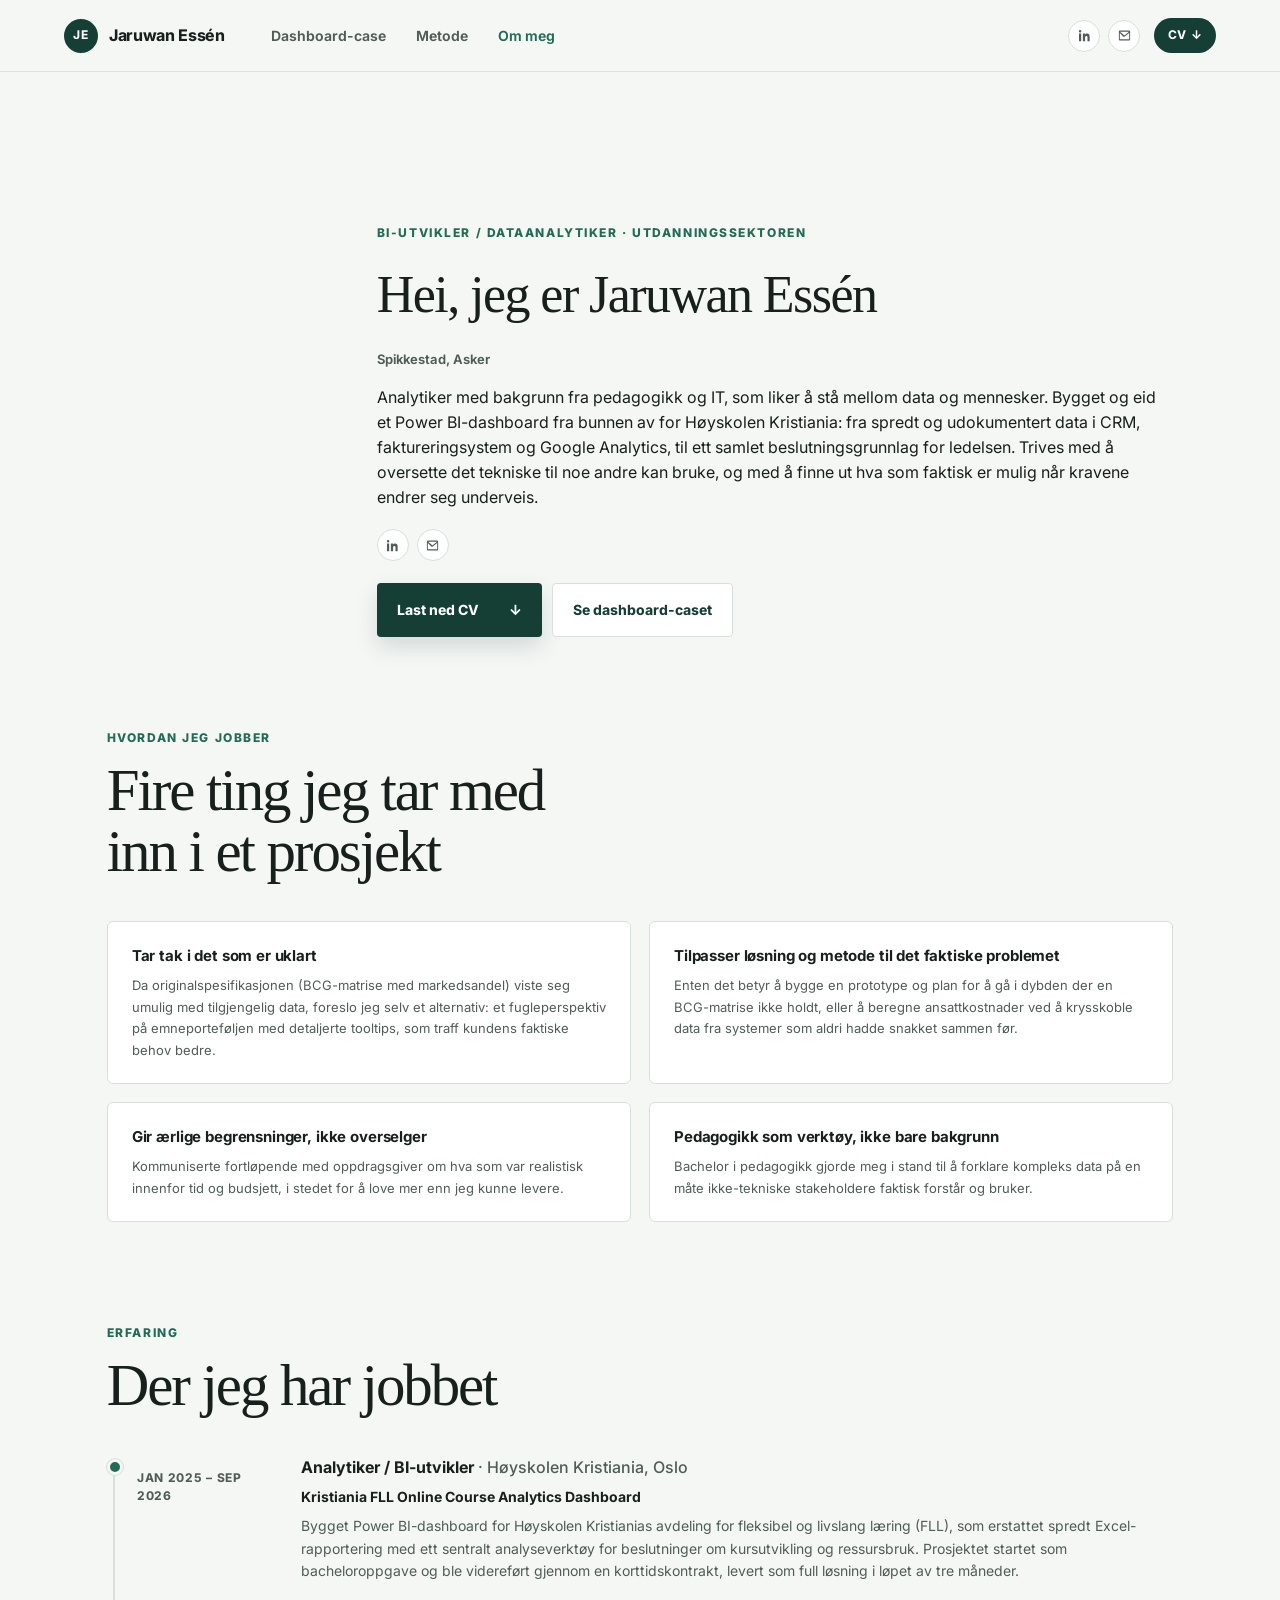
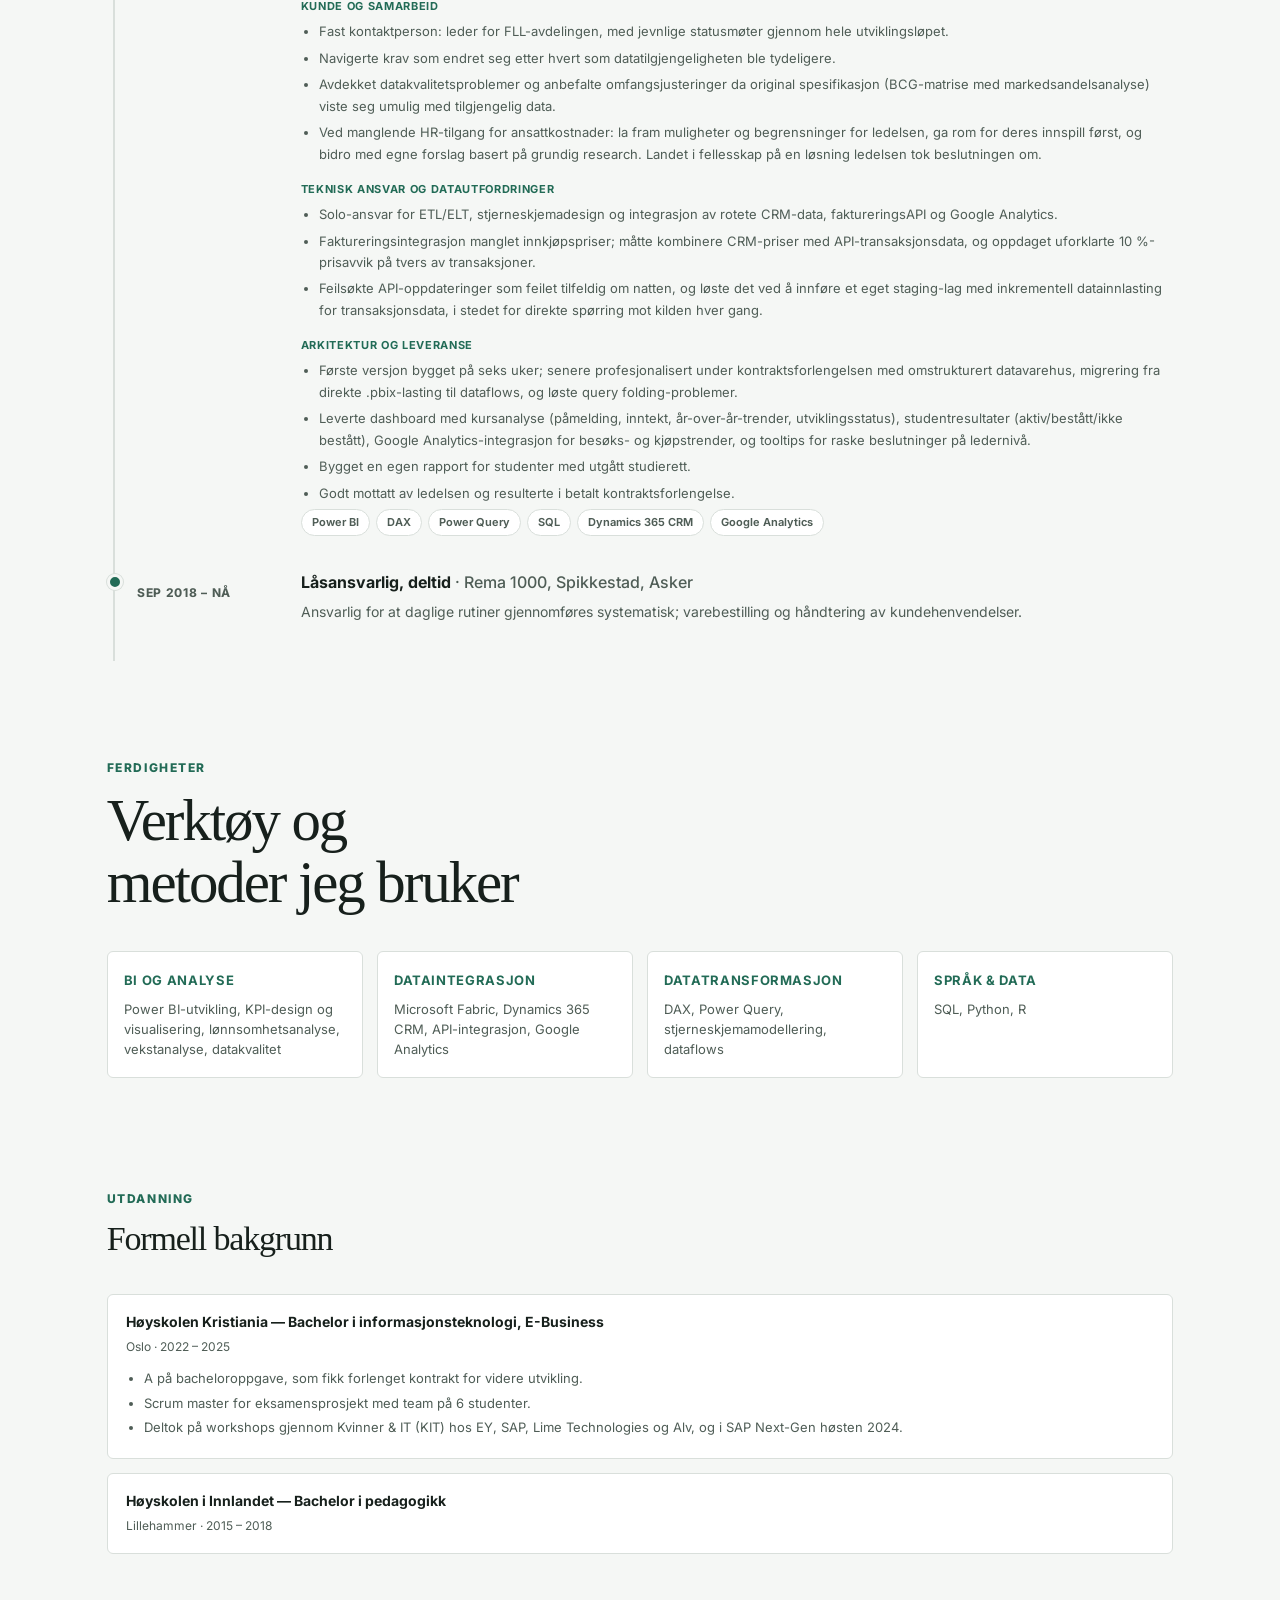
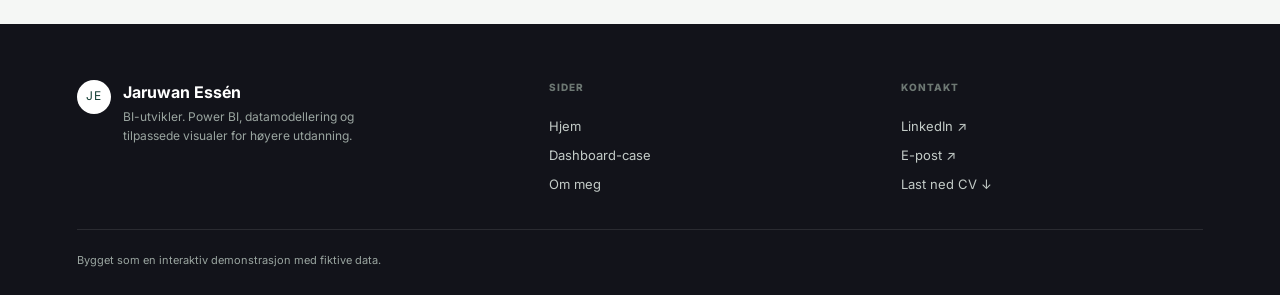
==== about.html @ aaa86d59 "Added about me and downloadable resume" ====
<!doctype html>
<html lang="nb">
  <head>
    <meta charset="utf-8" />
    <meta
      name="viewport"
      content="width=device-width, initial-scale=1, viewport-fit=cover"
    />
    <title>Om meg – Jaruwan Essén</title>
    <meta
      name="description"
      content="Om Jaruwan Essén – bakgrunn, erfaring og interesser."
    />
    <link rel="preconnect" href="https://fonts.googleapis.com" />
    <link rel="preconnect" href="https://fonts.gstatic.com" crossorigin />
    <link
      rel="stylesheet"
      href="https://fonts.googleapis.com/css2?family=Inter:wght@400;500;600;650;700;750;800&display=swap"
    />
    <link rel="stylesheet" href="styles.css" />
  </head>
  <body>
    <header class="site-header">
      <a class="brand" href="index.html" aria-label="Til forsiden">
        <span class="brand-mark">JE</span>
        <span>Jaruwan Essén</span>
      </a>
      <nav aria-label="Hovedmeny">
        <a href="index.html#case">Dashboard-case</a>
        <a href="index.html#method">Metode</a>
        <a href="about.html" aria-current="page">Om meg</a>
      </nav>
      <div class="header-actions">
        <a
          class="icon-link"
          href="https://www.linkedin.com/in/jaruwan-essen/"
          target="_blank"
          rel="noopener"
          aria-label="LinkedIn"
        >
          <svg viewBox="0 0 24 24" aria-hidden="true">
            <path
              d="M6.94 5a2 2 0 1 1-4 0 2 2 0 0 1 4 0ZM3.2 8.75h3.47V21H3.2V8.75Zm6.2 0h3.33v1.68h.05c.46-.87 1.6-1.79 3.3-1.79 3.53 0 4.18 2.32 4.18 5.34V21h-3.47v-5.4c0-1.29-.02-2.94-1.79-2.94-1.8 0-2.07 1.4-2.07 2.85V21H9.4V8.75Z"
            />
          </svg>
        </a>
        <a
          class="icon-link"
          href="mailto:jaruwan.essen@gmail.com"
          aria-label="Send e-post"
        >
          <svg viewBox="0 0 24 24" aria-hidden="true">
            <path
              d="M3 5.5A1.5 1.5 0 0 1 4.5 4h15A1.5 1.5 0 0 1 21 5.5v13a1.5 1.5 0 0 1-1.5 1.5h-15A1.5 1.5 0 0 1 3 18.5v-13Zm1.85.5 6.83 5.47a.5.5 0 0 0 .64 0L19.15 6H4.85ZM4.5 8.02V18h15V8.02l-6.98 5.6a2 2 0 0 1-2.54 0L4.5 8.02Z"
            />
          </svg>
        </a>
        <a class="cv-pill" href="resume.pdf" target="_blank" rel="noopener"
          >CV <span aria-hidden="true">↓</span></a
        >
      </div>
    </header>

    <main>
      <section class="about-hero">
        <span class="about-photo-placeholder"> <!-- Bilde<br />kommer --></span>
        <div>
          <p class="kicker">
            BI-utvikler / dataanalytiker · Utdanningssektoren
          </p>
          <h1>Hei, jeg er Jaruwan Essén</h1>
          <p class="about-meta">Spikkestad, Asker</p>
          <p>
            Analytiker med bakgrunn fra pedagogikk og IT, som liker å stå mellom
            data og mennesker. Bygget og eid et Power BI-dashboard fra bunnen av
            for Høyskolen Kristiania: fra spredt og udokumentert data i CRM,
            faktureringsystem og Google Analytics, til ett samlet
            beslutningsgrunnlag for ledelsen. Trives med å oversette det
            tekniske til noe andre kan bruke, og med å finne ut hva som faktisk
            er mulig når kravene endrer seg underveis.
          </p>
          <div class="closer-social">
            <a
              class="icon-link"
              href="https://www.linkedin.com/in/jaruwan-essen/"
              target="_blank"
              rel="noopener"
              aria-label="LinkedIn"
            >
              <svg viewBox="0 0 24 24" aria-hidden="true">
                <path
                  d="M6.94 5a2 2 0 1 1-4 0 2 2 0 0 1 4 0ZM3.2 8.75h3.47V21H3.2V8.75Zm6.2 0h3.33v1.68h.05c.46-.87 1.6-1.79 3.3-1.79 3.53 0 4.18 2.32 4.18 5.34V21h-3.47v-5.4c0-1.29-.02-2.94-1.79-2.94-1.8 0-2.07 1.4-2.07 2.85V21H9.4V8.75Z"
                />
              </svg>
            </a>
            <a
              class="icon-link"
              href="mailto:jaruwan.essen@gmail.com"
              aria-label="Send e-post"
            >
              <svg viewBox="0 0 24 24" aria-hidden="true">
                <path
                  d="M3 5.5A1.5 1.5 0 0 1 4.5 4h15A1.5 1.5 0 0 1 21 5.5v13a1.5 1.5 0 0 1-1.5 1.5h-15A1.5 1.5 0 0 1 3 18.5v-13Zm1.85.5 6.83 5.47a.5.5 0 0 0 .64 0L19.15 6H4.85ZM4.5 8.02V18h15V8.02l-6.98 5.6a2 2 0 0 1-2.54 0L4.5 8.02Z"
                />
              </svg>
            </a>
          </div>
          <div class="about-hero-actions">
            <a
              class="button primary"
              href="resume.pdf"
              target="_blank"
              rel="noopener"
              >Last ned CV <span aria-hidden="true">↓</span></a
            >
            <a class="button ghost" href="index.html#case"
              >Se dashboard-caset</a
            >
          </div>
        </div>
      </section>

      <section class="howiwork-section">
        <div class="section-heading">
          <div>
            <p class="kicker">Hvordan jeg jobber</p>
            <h2>Fire ting jeg tar med inn i et prosjekt</h2>
          </div>
        </div>
        <div class="howiwork-grid">
          <div class="howiwork-item">
            <h3>Tar tak i det som er uklart</h3>
            <p>
              Da originalspesifikasjonen (BCG-matrise med markedsandel) viste
              seg umulig med tilgjengelig data, foreslo jeg selv et alternativ:
              et fugleperspektiv på emneporteføljen med detaljerte tooltips, som
              traff kundens faktiske behov bedre.
            </p>
          </div>
          <div class="howiwork-item">
            <h3>Tilpasser løsning og metode til det faktiske problemet</h3>
            <p>
              Enten det betyr å bygge en prototype og plan for å gå i dybden der
              en BCG-matrise ikke holdt, eller å beregne ansattkostnader ved å
              krysskoble data fra systemer som aldri hadde snakket sammen før.
            </p>
          </div>
          <div class="howiwork-item">
            <h3>Gir ærlige begrensninger, ikke overselger</h3>
            <p>
              Kommuniserte fortløpende med oppdragsgiver om hva som var
              realistisk innenfor tid og budsjett, i stedet for å love mer enn
              jeg kunne levere.
            </p>
          </div>
          <div class="howiwork-item">
            <h3>Pedagogikk som verktøy, ikke bare bakgrunn</h3>
            <p>
              Bachelor i pedagogikk gjorde meg i stand til å forklare kompleks
              data på en måte ikke-tekniske stakeholdere faktisk forstår og
              bruker.
            </p>
          </div>
        </div>
      </section>

      <section class="timeline-section" id="erfaring">
        <div class="section-heading">
          <div>
            <p class="kicker">Erfaring</p>
            <h2>Der jeg har jobbet</h2>
          </div>
        </div>

        <div class="timeline">
          <article class="timeline-item">
            <p class="timeline-date">jan 2025 – sep 2026</p>
            <div>
              <h3 class="timeline-role">
                Analytiker / BI-utvikler
                <span>· Høyskolen Kristiania, Oslo</span>
              </h3>
              <p class="timeline-project">
                Kristiania FLL Online Course Analytics Dashboard
              </p>
              <p class="timeline-desc">
                Bygget Power BI-dashboard for Høyskolen Kristianias avdeling for
                fleksibel og livslang læring (FLL), som erstattet spredt
                Excel-rapportering med ett sentralt analyseverktøy for
                beslutninger om kursutvikling og ressursbruk. Prosjektet startet
                som bacheloroppgave og ble videreført gjennom en
                korttidskontrakt, levert som full løsning i løpet av tre
                måneder.
              </p>

              <div class="timeline-detail">
                <h4>Kunde og samarbeid</h4>
                <ul>
                  <li>
                    Fast kontaktperson: leder for FLL-avdelingen, med jevnlige
                    statusmøter gjennom hele utviklingsløpet.
                  </li>
                  <li>
                    Navigerte krav som endret seg etter hvert som
                    datatilgjengeligheten ble tydeligere.
                  </li>
                  <li>
                    Avdekket datakvalitetsproblemer og anbefalte
                    omfangsjusteringer da original spesifikasjon (BCG-matrise
                    med markedsandelsanalyse) viste seg umulig med tilgjengelig
                    data.
                  </li>
                  <li>
                    Ved manglende HR-tilgang for ansattkostnader: la fram
                    muligheter og begrensninger for ledelsen, ga rom for deres
                    innspill først, og bidro med egne forslag basert på grundig
                    research. Landet i fellesskap på en løsning ledelsen tok
                    beslutningen om.
                  </li>
                </ul>
              </div>
              <div class="timeline-detail">
                <h4>Teknisk ansvar og datautfordringer</h4>
                <ul>
                  <li>
                    Solo-ansvar for ETL/ELT, stjerneskjemadesign og integrasjon
                    av rotete CRM-data, faktureringsAPI og Google Analytics.
                  </li>
                  <li>
                    Faktureringsintegrasjon manglet innkjøpspriser; måtte
                    kombinere CRM-priser med API-transaksjonsdata, og oppdaget
                    uforklarte 10 %-prisavvik på tvers av transaksjoner.
                  </li>
                  <li>
                    Feilsøkte API-oppdateringer som feilet tilfeldig om natten,
                    og løste det ved å innføre et eget staging-lag med
                    inkrementell datainnlasting for transaksjonsdata, i stedet
                    for direkte spørring mot kilden hver gang.
                  </li>
                </ul>
              </div>
              <div class="timeline-detail">
                <h4>Arkitektur og leveranse</h4>
                <ul>
                  <li>
                    Første versjon bygget på seks uker; senere profesjonalisert
                    under kontraktsforlengelsen med omstrukturert datavarehus,
                    migrering fra direkte .pbix-lasting til dataflows, og løste
                    query folding-problemer.
                  </li>
                  <li>
                    Leverte dashboard med kursanalyse (påmelding, inntekt,
                    år-over-år-trender, utviklingsstatus), studentresultater
                    (aktiv/bestått/ikke bestått), Google Analytics-integrasjon
                    for besøks- og kjøpstrender, og tooltips for raske
                    beslutninger på ledernivå.
                  </li>
                  <li>
                    Bygget en egen rapport for studenter med utgått studierett.
                  </li>
                  <li>
                    Godt mottatt av ledelsen og resulterte i betalt
                    kontraktsforlengelse.
                  </li>
                </ul>
              </div>

              <div class="timeline-tools">
                <span>Power BI</span><span>DAX</span><span>Power Query</span
                ><span>SQL</span><span>Dynamics 365 CRM</span
                ><span>Google Analytics</span>
              </div>
            </div>
          </article>

          <article class="timeline-item">
            <p class="timeline-date">sep 2018 – nå</p>
            <div>
              <h3 class="timeline-role">
                Låsansvarlig, deltid <span>· Rema 1000, Spikkestad, Asker</span>
              </h3>
              <p class="timeline-desc">
                Ansvarlig for at daglige rutiner gjennomføres systematisk;
                varebestilling og håndtering av kundehenvendelser.
              </p>
            </div>
          </article>
        </div>
      </section>

      <section class="skills-section">
        <div class="section-heading">
          <div>
            <p class="kicker">Ferdigheter</p>
            <h2>Verktøy og metoder jeg bruker</h2>
          </div>
        </div>
        <div class="skills-grid">
          <div class="skill-card">
            <h3>BI og analyse</h3>
            <p>
              Power BI-utvikling, KPI-design og visualisering,
              lønnsomhetsanalyse, vekstanalyse, datakvalitet
            </p>
          </div>
          <div class="skill-card">
            <h3>Dataintegrasjon</h3>
            <p>
              Microsoft Fabric, Dynamics 365 CRM, API-integrasjon, Google
              Analytics
            </p>
          </div>
          <div class="skill-card">
            <h3>Datatransformasjon</h3>
            <p>DAX, Power Query, stjerneskjemamodellering, dataflows</p>
          </div>
          <div class="skill-card">
            <h3>Språk &amp; Data</h3>
            <p>SQL, Python, R</p>
          </div>
        </div>
      </section>

      <section class="timeline-section" id="utdanning">
        <div class="section-heading">
          <div>
            <p class="kicker">Utdanning</p>
            <h2 style="font-size: clamp(26px, 3vw, 34px)">Formell bakgrunn</h2>
          </div>
        </div>
        <div class="education-list">
          <div class="education-item">
            <strong
              >Høyskolen Kristiania — Bachelor i informasjonsteknologi,
              E-Business</strong
            >
            <span>Oslo · 2022 – 2025</span>
            <ul class="education-sub">
              <li>
                A på bacheloroppgave, som fikk forlenget kontrakt for videre
                utvikling.
              </li>
              <li>
                Scrum master for eksamensprosjekt med team på 6 studenter.
              </li>
              <li>
                Deltok på workshops gjennom Kvinner &amp; IT (KIT) hos EY, SAP,
                Lime Technologies og Alv, og i SAP Next-Gen høsten 2024.
              </li>
            </ul>
          </div>
          <div class="education-item">
            <strong>Høyskolen i Innlandet — Bachelor i pedagogikk</strong>
            <span>Lillehammer · 2015 – 2018</span>
          </div>
        </div>
      </section>

      <!-- <section class="hobby-section">
    <div class="section-heading">
      <div>
        <p class="kicker">Interesser</p>
        <h2>Utenfor jobb</h2>
      </div>
      <p class="placeholder-text">Bilder og en kort tekst om interessene mine kommer her.</p>
    </div>
    <div class="hobby-grid">
      <div class="hobby-tile"><span class="hobby-icon" aria-hidden="true">🖼️</span> Bilde kommer</div>
      <div class="hobby-tile"><span class="hobby-icon" aria-hidden="true">🖼️</span> Bilde kommer</div>
      <div class="hobby-tile"><span class="hobby-icon" aria-hidden="true">🖼️</span> Bilde kommer</div>
      <div class="hobby-tile"><span class="hobby-icon" aria-hidden="true">🖼️</span> Bilde kommer</div>
    </div>
  </section> -->

      <footer class="site-footer">
        <div class="footer-grid">
          <div class="footer-brand">
            <span class="brand-mark">JE</span>
            <div>
              <strong>Jaruwan Essén</strong>
              <p>
                BI-utvikler. Power BI, datamodellering og tilpassede visualer
                for høyere utdanning.
              </p>
            </div>
          </div>
          <div class="footer-col">
            <p class="footer-heading">Sider</p>
            <a href="index.html">Hjem</a>
            <a href="index.html#case">Dashboard-case</a>
            <a href="about.html">Om meg</a>
          </div>
          <div class="footer-col">
            <p class="footer-heading">Kontakt</p>
            <a
              href="https://www.linkedin.com/in/jaruwan-essen/"
              target="_blank"
              rel="noopener"
              >LinkedIn ↗</a
            >
            <a href="mailto:jaruwan.essen@gmail.com">E-post ↗</a>
            <a href="resume.pdf" target="_blank" rel="noopener"
              >Last ned CV ↓</a
            >
          </div>
        </div>
        <p class="footer-copyright">
          Bygget som en interaktiv demonstrasjon med fiktive data.
        </p>
      </footer>
    </main>
  </body>
</html>
---- styles.css ----
:root {
  color-scheme: light;
  --ink: #17201c;
  --ink-soft: #4f5d56;
  --paper: #f5f7f5;
  --white: #ffffff;
  --green: #153f35;
  --green-2: #226b56;
  --orange: #c35a31;
  --gold: #c99d48;
  --red: #a84237;
  --line: #d9dfdb;
  --muted: #eef1ef;
  --shadow: 0 16px 48px rgba(23, 32, 28, 0.09);
}

* {
  box-sizing: border-box;
}
[hidden] {
  display: none !important;
}
html {
  scroll-behavior: smooth;
}
body {
  margin: 0;
  background: var(--paper);
  color: var(--ink);
  font-family:
    Inter,
    ui-sans-serif,
    system-ui,
    -apple-system,
    BlinkMacSystemFont,
    "Segoe UI",
    sans-serif;
  font-size: 16px;
  line-height: 1.55;
}
button,
select,
input {
  font: inherit;
}
a {
  color: inherit;
}

.site-header {
  position: sticky;
  top: 0;
  z-index: 20;
  display: flex;
  align-items: center;
  justify-content: flex-start;
  min-height: 72px;
  padding: 0 5vw;
  border-bottom: 1px solid rgba(217, 223, 219, 0.8);
  background: rgba(245, 247, 245, 0.9);
  backdrop-filter: blur(16px);
}
.brand {
  display: flex;
  align-items: center;
  gap: 11px;
  text-decoration: none;
  font-weight: 750;
  letter-spacing: -0.02em;
}
.brand-mark {
  display: grid;
  place-items: center;
  width: 34px;
  height: 34px;
  border-radius: 50%;
  background: var(--green);
  color: white;
  font-size: 12px;
  letter-spacing: 0.06em;
}
.site-header nav {
  display: flex;
  gap: 30px;
  margin-right: auto;
  margin-left: 46px;
}
.site-header nav a {
  color: var(--ink-soft);
  text-decoration: none;
  font-size: 14px;
  font-weight: 650;
}
.site-header nav a:hover,
.site-header nav a[aria-current] {
  color: var(--green-2);
}
.header-actions {
  display: flex;
  align-items: center;
  gap: 8px;
}
.icon-link {
  display: grid;
  place-items: center;
  width: 32px;
  height: 32px;
  border-radius: 50%;
  background: white;
  border: 1px solid var(--line);
  color: var(--ink-soft);
  flex: 0 0 auto;
}
.icon-link:hover {
  color: var(--green-2);
  border-color: #b9c4bd;
}
.icon-link svg {
  width: 15px;
  height: 15px;
  fill: currentColor;
}
.cv-pill {
  display: inline-flex;
  align-items: center;
  gap: 5px;
  margin-left: 6px;
  padding: 8px 14px;
  border-radius: 999px;
  background: var(--green);
  color: white;
  text-decoration: none;
  font-size: 12px;
  font-weight: 750;
}
.cv-pill:hover {
  background: #0d3028;
}

.hero {
  min-height: calc(100vh - 72px);
  display: flex;
  flex-direction: column;
  justify-content: center;
  padding: 90px max(6vw, 24px) 52px;
  overflow: hidden;
  position: relative;
  background:
    radial-gradient(
      circle at 87% 18%,
      rgba(195, 90, 49, 0.11),
      transparent 21%
    ),
    radial-gradient(circle at 79% 60%, rgba(21, 63, 53, 0.09), transparent 28%);
}
.hero::after {
  content: "";
  position: absolute;
  width: 420px;
  height: 420px;
  right: -150px;
  top: 7%;
  border: 1px solid rgba(21, 63, 53, 0.14);
  border-radius: 50%;
  box-shadow:
    0 0 0 76px rgba(21, 63, 53, 0.025),
    0 0 0 152px rgba(21, 63, 53, 0.018);
  pointer-events: none;
}
.eyebrow,
.kicker {
  color: var(--green-2);
  text-transform: uppercase;
  font-size: 12px;
  font-weight: 800;
  letter-spacing: 0.13em;
}
.eyebrow {
  display: flex;
  align-items: center;
  gap: 10px;
}
.eyebrow span {
  width: 25px;
  height: 2px;
  background: var(--orange);
}
.hero-top {
  display: flex;
  align-items: center;
  gap: 14px;
  margin-bottom: 22px;
}
.avatar-ring {
  display: grid;
  place-items: center;
  width: 52px;
  height: 52px;
  border-radius: 50%;
  background: var(--green);
  color: white;
  font-size: 15px;
  font-weight: 750;
  letter-spacing: 0.04em;
  border: 3px solid white;
  box-shadow: 0 4px 14px rgba(21, 63, 53, 0.18);
}
.hero-badge {
  display: inline-flex;
  align-items: center;
  gap: 8px;
  padding: 7px 14px;
  border-radius: 999px;
  background: white;
  border: 1px solid var(--line);
  color: var(--green-2);
  font-size: 12px;
  font-weight: 750;
  text-transform: uppercase;
  letter-spacing: 0.06em;
}
.badge-dot {
  width: 7px;
  height: 7px;
  border-radius: 50%;
  background: #3fae7a;
  box-shadow: 0 0 0 3px rgba(63, 174, 122, 0.18);
}
.hero h1 {
  margin: 0 0 24px;
  max-width: 980px;
  font-family: Georgia, "Times New Roman", serif;
  font-size: clamp(48px, 7.6vw, 104px);
  line-height: 0.98;
  letter-spacing: -0.055em;
  font-weight: 500;
  text-wrap: balance;
}
.hero h1 em {
  color: var(--green-2);
  font-style: italic;
  font-weight: 400;
}
.hero-copy {
  max-width: 660px;
  margin: 0;
  color: var(--ink-soft);
  font-size: clamp(17px, 2vw, 21px);
}
.hero-actions {
  display: flex;
  align-items: center;
  gap: 24px;
  margin-top: 44px;
  flex-wrap: wrap;
}
.button {
  display: inline-flex;
  gap: 30px;
  align-items: center;
  padding: 15px 20px;
  border-radius: 4px;
  text-decoration: none;
  font-size: 14px;
  font-weight: 750;
}
.button.primary {
  background: var(--green);
  color: white;
  box-shadow: 0 10px 22px rgba(21, 63, 53, 0.15);
}
.button.primary:hover {
  background: #0d3028;
  transform: translateY(-1px);
}
.button.ghost {
  background: white;
  color: var(--green);
  border: 1px solid var(--line);
  gap: 10px;
}
.button.ghost:hover {
  border-color: #b9c4bd;
  background: var(--muted);
}
.resume-link,
.privacy-note {
  display: inline-flex;
  align-items: center;
  color: var(--ink-soft);
  font-size: 13px;
  text-decoration: none;
}
.resume-link:hover {
  color: var(--green-2);
}
.lock {
  color: var(--green-2);
  margin-right: 6px;
  font-size: 8px;
}

.case-section {
  padding: 110px max(4vw, 20px);
  background: #e9eeeb;
}
.section-heading {
  max-width: 1220px;
  margin: 0 auto 38px;
  display: grid;
  grid-template-columns: 1.2fr 0.8fr;
  gap: 80px;
  align-items: end;
}
.section-heading h2,
.method-intro h2 {
  font-family: Georgia, serif;
  font-weight: 500;
  letter-spacing: -0.035em;
  font-size: clamp(36px, 4.6vw, 64px);
  line-height: 1.05;
  margin: 10px 0 0;
  text-wrap: balance;
}
.section-heading > p {
  margin: 0 0 7px;
  color: var(--ink-soft);
}
.mock-banner {
  display: flex;
  gap: 12px;
  align-items: flex-start;
  max-width: 1220px;
  margin: 0 auto 16px;
  padding: 13px 16px;
  background: #dce7e1;
  border: 1px solid #c6d6ce;
  color: #355046;
  font-size: 12px;
}
.mock-banner > span {
  display: grid;
  place-items: center;
  flex: 0 0 20px;
  height: 20px;
  border: 1px solid #719081;
  border-radius: 50%;
  font-weight: 800;
}
.mock-banner p {
  margin: 1px 0 0;
}

.dashboard-shell {
  max-width: 1220px;
  margin: 0 auto;
  padding: 24px;
  border-radius: 10px;
  background: #f9faf9;
  box-shadow: var(--shadow);
}
.dashboard-titlebar {
  display: flex;
  justify-content: space-between;
  align-items: flex-start;
  padding-bottom: 19px;
  border-bottom: 1px solid var(--line);
}
.dashboard-titlebar p {
  margin: 0;
  font-size: 10px;
  font-weight: 800;
  letter-spacing: 0.14em;
  color: var(--green-2);
}
.dashboard-titlebar h3 {
  margin: 3px 0 0;
  font-size: 22px;
  letter-spacing: -0.025em;
}
.reset-button {
  border: 0;
  background: transparent;
  color: var(--green-2);
  font-size: 12px;
  font-weight: 750;
  cursor: pointer;
  padding: 8px;
}
.reset-button:hover {
  background: var(--muted);
}
.reset-button:focus-visible,
.button:focus-visible,
select:focus-visible,
input:focus-visible,
.bubble:focus-visible,
tbody tr:focus-visible,
.period-pill:focus-visible,
.toggle-pill:focus-visible,
.filtere-btn:focus-visible,
.detail-close:focus-visible,
th.sortable:focus-visible {
  outline: 2px solid var(--green-2);
  outline-offset: -2px;
}
select,
.search-field input,
.table-filters select {
  width: 100%;
  border: 1px solid var(--line);
  border-radius: 4px;
  background: white;
  color: var(--ink);
  padding: 9px 11px;
  font-size: 13px;
  outline: none;
}
select:focus,
.search-field input:focus {
  border-color: var(--green-2);
  box-shadow: 0 0 0 3px rgba(34, 107, 86, 0.1);
}
label > span {
  display: block;
  margin-bottom: 5px;
  color: var(--ink-soft);
  font-size: 10px;
  font-weight: 750;
  text-transform: uppercase;
  letter-spacing: 0.09em;
}

/* Matrix toolbar: period pills + "Filtere" popover ------------------- */
.matrix-toolbar {
  display: flex;
  align-items: center;
  justify-content: space-between;
  flex-wrap: wrap;
  gap: 12px;
  padding: 18px 0;
}
.period-pills {
  display: flex;
  align-items: center;
  gap: 8px;
  flex-wrap: wrap;
}
.period-caption {
  color: var(--ink-soft);
  font-size: 10px;
  font-weight: 750;
  text-transform: uppercase;
  letter-spacing: 0.09em;
  margin-right: 4px;
}
.period-pill {
  border: 1px solid var(--line);
  background: white;
  color: var(--ink-soft);
  padding: 8px 13px;
  border-radius: 4px;
  font-size: 12px;
  font-weight: 650;
  cursor: pointer;
}
.period-pill:hover {
  border-color: #b9c4bd;
}
.period-pill.active {
  background: #1a1a18;
  border-color: #1a1a18;
  color: white;
}
.toolbar-right {
  display: flex;
  align-items: center;
  gap: 12px;
}
.filtere-wrap {
  position: relative;
}
.filtere-btn {
  border: 1px solid var(--green-2);
  background: white;
  color: var(--green-2);
  padding: 9px 18px;
  border-radius: 999px;
  font-size: 12px;
  font-weight: 750;
  cursor: pointer;
}
.filtere-btn:hover {
  background: #eaf3ee;
}
.filtere-panel {
  position: absolute;
  right: 0;
  top: calc(100% + 8px);
  z-index: 6;
  width: 220px;
  max-width: calc(100vw - 32px);
  padding: 14px;
  background: white;
  border: 1px solid var(--line);
  border-radius: 6px;
  box-shadow: var(--shadow);
}
.year-badge {
  color: var(--ink-soft);
  font-size: 13px;
  font-weight: 650;
  font-variant-numeric: tabular-nums;
}

.kpi-grid {
  display: grid;
  grid-template-columns: repeat(4, 1fr);
  gap: 12px;
  margin-bottom: 12px;
}
.kpi-card {
  position: relative;
  padding: 17px 18px;
  background: white;
  border: 1px solid var(--line);
  border-radius: 6px;
  overflow: hidden;
}
.kpi-card::before {
  content: "";
  position: absolute;
  left: 0;
  top: 0;
  bottom: 0;
  width: 3px;
  background: #8aa397;
}
.kpi-card.accent::before {
  background: var(--green-2);
}
.kpi-card.warning::before {
  background: var(--orange);
}
.kpi-card > span {
  display: block;
  color: var(--ink-soft);
  font-size: 10px;
  font-weight: 750;
  text-transform: uppercase;
  letter-spacing: 0.06em;
}
.kpi-card strong {
  display: block;
  margin: 4px 0 2px;
  font-size: 25px;
  letter-spacing: -0.04em;
  font-variant-numeric: tabular-nums;
}
.kpi-card small {
  color: #718078;
  font-size: 10px;
}

.dashboard-grid {
  display: grid;
  grid-template-columns: minmax(0, 2.15fr) minmax(235px, 0.85fr);
  gap: 12px;
  align-items: start;
}
.chart-card,
.insight-card,
.table-card {
  background: white;
  border: 1px solid var(--line);
  border-radius: 6px;
}
.chart-card {
  position: relative;
  padding: 0 0 14px;
  min-width: 0;
  overflow: hidden;
}
.card-heading {
  display: flex;
  align-items: flex-start;
  justify-content: space-between;
  gap: 16px;
}
.card-heading h4,
.insight-card h4 {
  margin: 0;
  font-size: 14px;
}
.card-heading p {
  margin: 2px 0 0;
  color: #748178;
  font-size: 10px;
}

/* Matrix masthead + in-chart toolbar (mirrors the real Power BI visual) */
.matrix-masthead {
  display: flex;
  align-items: center;
  justify-content: space-between;
  gap: 16px;
  flex-wrap: wrap;
  background: #1a1a18;
  padding: 10px 16px;
}
.matrix-title {
  color: white;
  font-size: 14px;
  font-weight: 750;
  text-transform: uppercase;
  letter-spacing: 0.03em;
}
.matrix-subtitle {
  color: #d8d6cf;
  font-size: 11px;
  font-weight: 600;
}
.matrix-toolbar-row {
  display: flex;
  align-items: center;
  justify-content: space-between;
  gap: 12px;
  flex-wrap: wrap;
  padding: 10px 16px 0;
}
.visual-toggles {
  display: flex;
  gap: 8px;
  flex-wrap: wrap;
}
.toggle-pill {
  border: 1px solid var(--line);
  background: white;
  color: #7d8982;
  padding: 6px 11px;
  border-radius: 4px;
  font-size: 10px;
  font-weight: 750;
  text-transform: uppercase;
  letter-spacing: 0.05em;
  cursor: pointer;
}
.toggle-pill.active {
  background: #eaf3de;
  border-color: var(--green-2);
  color: var(--green-2);
}
.gradient-legend {
  display: flex;
  align-items: center;
  gap: 7px;
  font-size: 9px;
  font-weight: 750;
  letter-spacing: 0.06em;
  color: #6b675f;
  flex-wrap: wrap;
}
.gl-bar {
  display: inline-block;
  width: 120px;
  height: 12px;
  border-radius: 3px;
  background: linear-gradient(
    90deg,
    #ff2626,
    #fde93b 33%,
    #36d666 66%,
    #0053ab
  );
  border: 1px solid rgba(0, 0, 0, 0.15);
}
.gl-bar--student {
  background: linear-gradient(90deg, #caf0f8, #0077b6, #03045e);
}
.gl-swatch {
  display: inline-block;
  width: 12px;
  height: 12px;
  border-radius: 3px;
  background: white;
  border: 1px solid #9c9992;
}
.dashed-note {
  display: flex;
  align-items: center;
  gap: 7px;
  margin: 0;
  padding: 0 16px;
  color: var(--ink-soft);
  font-size: 10px;
}
.dash-swatch {
  display: inline-block;
  width: 11px;
  height: 11px;
  border-radius: 50%;
  border: 1.5px dashed #6b675f;
}
.chart-wrap {
  position: relative;
  margin-top: 8px;
  padding: 0 16px;
}
#portfolioChart {
  display: block;
  width: 100%;
  height: auto;
  overflow: visible;
}
.axis-text {
  fill: #728078;
  font-size: 10px;
}
.axis-title {
  fill: #435149;
  font-size: 11px;
  font-weight: 700;
}
.quad-label {
  fill: #7d8982;
  font-size: 10px;
  font-weight: 800;
  letter-spacing: 0.09em;
}
.bubble {
  cursor: pointer;
  stroke: #1a1a18;
  stroke-width: 1;
  transition:
    opacity 0.15s,
    stroke-width 0.15s;
}
.bubble:hover,
.bubble:focus {
  stroke-width: 2;
  outline: none;
}
.bubble.dimmed {
  opacity: 0.25;
}
.tooltip {
  position: absolute;
  z-index: 8;
  min-width: 150px;
  pointer-events: none;
  padding: 9px 11px;
  border-radius: 4px;
  background: #14261f;
  color: white;
  box-shadow: 0 8px 20px rgba(0, 0, 0, 0.2);
  font-size: 10px;
  line-height: 1.45;
}
.tooltip strong {
  display: block;
  font-size: 11px;
}

.insight-card {
  min-height: 260px;
  padding: 20px;
  position: relative;
}
.insight-placeholder {
  height: 100%;
  display: flex;
  flex-direction: column;
  justify-content: center;
  align-items: center;
  text-align: center;
  color: var(--ink-soft);
}
.inspect-icon {
  display: grid;
  place-items: center;
  width: 40px;
  height: 40px;
  margin-bottom: 13px;
  border-radius: 50%;
  background: #e9f1ed;
  color: var(--green-2);
}
.insight-placeholder p {
  max-width: 190px;
  font-size: 11px;
}
.detail-close {
  position: absolute;
  top: 14px;
  right: 14px;
  border: 0;
  background: none;
  color: #7a867f;
  cursor: pointer;
  font-size: 20px;
  line-height: 1;
  padding: 2px;
}
.detail-tags {
  display: flex;
  gap: 6px;
  flex-wrap: wrap;
  padding-right: 26px;
}
.detail-pill {
  display: inline-block;
  padding: 4px 9px;
  border-radius: 3px;
  color: white;
  font-size: 9px;
  font-weight: 750;
  text-transform: uppercase;
  letter-spacing: 0.04em;
}
.detail-pill.fase {
  background: #1a1a18;
}
.insight-content h4 {
  margin: 12px 0 2px;
  font-size: 19px;
  line-height: 1.2;
  letter-spacing: -0.03em;
}
.course-code {
  margin: 0 0 3px;
  color: #75827a;
  font-size: 10px;
}
.detail-launch {
  margin: 0 0 14px;
  color: #75827a;
  font-size: 10px;
  text-transform: uppercase;
  letter-spacing: 0.06em;
  font-weight: 700;
}
.detail-metric-box {
  border: 1px solid var(--line);
  border-radius: 4px;
  padding: 4px 12px;
}
.dm-row {
  display: flex;
  justify-content: space-between;
  align-items: baseline;
  gap: 10px;
  padding: 9px 0;
}
.dm-row span:first-child {
  color: var(--ink-soft);
  font-size: 9px;
  font-weight: 750;
  text-transform: uppercase;
  letter-spacing: 0.04em;
  max-width: 55%;
}
.dm-row strong {
  font-size: 12px;
  font-weight: 750;
  font-variant-numeric: tabular-nums;
  white-space: nowrap;
}
.dm-arrow {
  font-style: normal;
  font-size: 10px;
}
.dm-sep {
  border-top: 1px solid #edf0ee;
}
.detail-programs {
  margin-top: 14px;
}
.dp-title {
  color: var(--ink-soft);
  font-size: 10px;
  text-transform: uppercase;
  letter-spacing: 0.05em;
  font-weight: 700;
  margin-bottom: 8px;
}
.dp-title strong {
  color: var(--ink);
}
.dp-grid {
  display: grid;
  grid-template-columns: repeat(3, 1fr);
  gap: 6px;
}
.dp-grid div {
  text-align: center;
  background: var(--muted);
  border: 1px solid var(--line);
  border-radius: 4px;
  padding: 7px 4px;
}
.dp-grid strong {
  display: block;
  font-size: 15px;
  font-variant-numeric: tabular-nums;
}
.dp-grid span {
  display: block;
  margin-top: 2px;
  color: var(--ink-soft);
  font-size: 9px;
  text-transform: uppercase;
  letter-spacing: 0.04em;
}
.detail-footer {
  margin: 16px 0 0;
  padding-top: 12px;
  border-top: 1px solid var(--line);
  color: var(--green-2);
  font-size: 10px;
  font-weight: 750;
  text-transform: uppercase;
  letter-spacing: 0.07em;
}

.table-card {
  margin-top: 12px;
  padding: 17px 18px 8px;
}
.table-heading {
  align-items: center;
  margin-bottom: 12px;
  flex-wrap: wrap;
  gap: 10px;
}
.search-field {
  width: 230px;
  max-width: 100%;
}
.search-field input {
  padding: 7px 10px;
}
.table-filters {
  display: grid;
  grid-template-columns: repeat(6, minmax(0, 1fr));
  gap: 10px;
  margin-bottom: 14px;
}
.table-filters select {
  padding: 7px 9px;
  font-size: 12px;
}
.table-scroll {
  overflow-x: auto;
}
table {
  width: 100%;
  border-collapse: collapse;
  font-size: 11px;
}
th {
  padding: 8px 10px;
  border-bottom: 1px solid var(--line);
  color: #718078;
  text-align: right;
  font-size: 9px;
  text-transform: uppercase;
  letter-spacing: 0.05em;
  white-space: nowrap;
}
th.sortable {
  cursor: pointer;
  user-select: none;
}
th.sortable:hover {
  color: var(--green-2);
  background: var(--muted);
}
.sort-indicator {
  display: inline-block;
  width: 9px;
  margin-left: 3px;
  font-size: 9px;
  opacity: 0.3;
}
.sort-indicator::before {
  content: "↕";
}
th.sortable[aria-sort="ascending"],
th.sortable[aria-sort="descending"] {
  color: var(--green-2);
}
th.sortable[aria-sort="ascending"] .sort-indicator,
th.sortable[aria-sort="descending"] .sort-indicator {
  opacity: 1;
}
th.sortable[aria-sort="ascending"] .sort-indicator::before {
  content: "▲";
}
th.sortable[aria-sort="descending"] .sort-indicator::before {
  content: "▼";
}
td {
  padding: 9px 10px;
  border-bottom: 1px solid #edf0ee;
  text-align: right;
  white-space: nowrap;
  font-variant-numeric: tabular-nums;
}
th.th-left,
td.cell-left {
  text-align: left;
}
tbody tr {
  cursor: pointer;
}
tbody tr:hover {
  background: #f4f7f5;
}
.fase-dot {
  display: inline-block;
  width: 7px;
  height: 7px;
  border-radius: 50%;
  margin-right: 6px;
}
.fase-Drift {
  background: #1e7a46;
}
.fase-Utvikling {
  background: #c08a2e;
}
.fase-Utfasing {
  background: #b23a3a;
}
.bar-cell {
  display: flex;
  align-items: center;
  gap: 8px;
  justify-content: flex-end;
}
.bar-track {
  display: inline-block;
  width: 44px;
  height: 6px;
  border-radius: 3px;
  background: #eef1ef;
  overflow: hidden;
  flex-shrink: 0;
}
.bar-fill {
  display: block;
  height: 100%;
  border-radius: 3px;
}
.bar-value {
  display: inline-block;
  min-width: 3ch;
  text-align: right;
}
.bar-fill--blue {
  background: #0077b6;
}
.bar-fill--green {
  background: #1e7a46;
}
.status-pill {
  display: inline-block;
  min-width: 67px;
  padding: 3px 7px;
  border-radius: 999px;
  color: white;
  text-align: center;
  font-size: 9px;
  font-weight: 750;
}
.status-Skalér {
  background: var(--green-2);
}
.status-Stabiliser {
  background: var(--gold);
  color: #382b13;
}
.status-Forbedre {
  background: var(--orange);
}
.status-Revurder {
  background: var(--red);
}
.empty-row td {
  padding: 35px;
  color: var(--ink-soft);
  text-align: center !important;
}

.method-section {
  padding: 110px max(6vw, 24px) 24px;
  background: var(--green);
  color: white;
}
.method-intro {
  display: grid;
  grid-template-columns: 0.42fr 1fr 0.72fr;
  gap: 50px;
  align-items: start;
  max-width: 1220px;
  margin: 0 auto 64px;
}
.method-intro .kicker {
  color: #97c1af;
  margin-top: 15px;
}
.method-intro h2 {
  margin: 0;
}
.method-intro > p:last-child {
  margin: 10px 0 0;
  color: #bdd0c8;
}
.method-grid {
  display: grid;
  grid-template-columns: repeat(3, 1fr);
  max-width: 1220px;
  margin: 0 auto;
  border-top: 1px solid rgba(255, 255, 255, 0.18);
  border-bottom: 1px solid rgba(255, 255, 255, 0.18);
}
.method-grid article {
  padding: 32px 32px 38px 0;
}
.method-grid article + article {
  padding-left: 32px;
  border-left: 1px solid rgba(255, 255, 255, 0.18);
}
.method-grid span {
  color: #e3a88e;
  font-family: Georgia, serif;
  font-size: 13px;
}
.method-grid h3 {
  margin: 25px 0 9px;
  font-size: 18px;
}
.method-grid p {
  margin: 0;
  color: #bdd0c8;
  font-size: 13px;
}

/* Process / challenges section ---------------------------------------- */
.process-section {
  padding: 100px max(4vw, 20px) 110px;
}
.process-grid {
  max-width: 1220px;
  margin: 44px auto 0;
  display: grid;
  grid-template-columns: 1fr 1fr;
  gap: 60px;
}
.process-col h3 {
  margin: 0 0 14px;
  font-size: 15px;
  letter-spacing: -0.01em;
}
.process-col h3 + h3,
.process-col ul + h3 {
  margin-top: 30px;
}
.process-col ol,
.process-col ul {
  margin: 0;
  padding-left: 20px;
  color: var(--ink-soft);
  font-size: 14px;
  line-height: 1.7;
}
.process-col li {
  margin-bottom: 9px;
}
.tool-list {
  list-style: none;
  padding: 0;
  display: flex;
  flex-wrap: wrap;
  gap: 8px;
}
.tool-list li {
  margin: 0;
  padding: 7px 13px;
  background: white;
  border: 1px solid var(--line);
  border-radius: 999px;
  font-size: 12px;
  font-weight: 650;
  color: var(--ink);
}
.challenge-block {
  max-width: 1220px;
  margin: 56px auto 0;
  padding-top: 40px;
  border-top: 1px solid var(--line);
}
.challenge-block h3 {
  margin: 0 0 18px;
  font-size: 15px;
}
.challenge-block ol {
  margin: 0;
  padding-left: 20px;
  display: grid;
  gap: 18px;
  color: var(--ink-soft);
  font-size: 14px;
  line-height: 1.7;
}
.challenge-block strong {
  color: var(--ink);
}

/* Closer section (bio + social) ---------------------------------------- */
.closer-section {
  max-width: 1220px;
  margin: 0 auto;
  padding: 100px max(6vw, 24px) 70px;
  display: flex;
  gap: 50px;
  align-items: flex-start;
}
.closer-photo {
  flex: 0 0 auto;
  display: grid;
  place-items: center;
  width: 140px;
  height: 140px;
  border-radius: 50%;
  background: var(--green);
  color: white;
  font-family: Georgia, serif;
  font-size: 34px;
  letter-spacing: 0.02em;
  box-shadow: var(--shadow);
}
.closer-copy {
  max-width: 560px;
}
.closer-copy > p:not(.kicker) {
  margin: 12px 0 0;
  color: var(--ink-soft);
  font-size: 15px;
  line-height: 1.6;
}
.closer-social {
  display: flex;
  gap: 8px;
  margin: 20px 0 0;
}
.closer-actions {
  display: flex;
  gap: 14px;
  margin-top: 24px;
  flex-wrap: wrap;
}

/* Site footer ----------------------------------------------------------- */
.site-footer {
  background: #12131a;
  color: #9aa5a0;
  padding: 56px max(6vw, 24px) 26px;
}
.footer-grid {
  max-width: 1220px;
  margin: 0 auto;
  display: grid;
  grid-template-columns: 1.4fr 1fr 1fr;
  gap: 40px 50px;
  padding-bottom: 34px;
  border-bottom: 1px solid rgba(255, 255, 255, 0.1);
}
.footer-brand {
  display: flex;
  align-items: flex-start;
  gap: 12px;
}
.footer-brand .brand-mark {
  background: white;
  color: var(--green);
  flex: 0 0 auto;
}
.footer-brand strong {
  display: block;
  color: white;
  margin-bottom: 4px;
}
.footer-brand p {
  margin: 0;
  font-size: 12px;
  line-height: 1.55;
  max-width: 30ch;
}
.footer-heading {
  margin: 0 0 12px;
  color: #6d7873;
  font-size: 10px;
  font-weight: 800;
  text-transform: uppercase;
  letter-spacing: 0.1em;
}
.footer-col {
  display: flex;
  flex-direction: column;
  gap: 9px;
}
.footer-col a {
  color: #c3cbc7;
  text-decoration: none;
  font-size: 13px;
}
.footer-col a:hover {
  color: white;
}
.footer-copyright {
  max-width: 1220px;
  margin: 22px auto 0;
  font-size: 11px;
}

/* About page ------------------------------------------------------------- */
.placeholder-text {
  color: #9aa39c;
  font-style: italic;
}
.about-hero {
  max-width: 1220px;
  margin: 0 auto;
  padding: 140px max(6vw, 24px) 60px;
  display: grid;
  grid-template-columns: 220px 1fr;
  gap: 50px;
  align-items: start;
}
.about-photo-placeholder {
  width: 220px;
  height: 220px;
  border-radius: 16px;
  /* background: var(--muted);
   border: 1px dashed #c3cec7; */
  display: grid;
  place-items: center;
  color: var(--ink-soft);
  font-size: 12px;
  text-align: center;
  padding: 12px;
  line-height: 1.4;
}
.about-hero h1 {
  margin: 0 0 14px;
  font-family: Georgia, serif;
  font-size: clamp(34px, 5vw, 52px);
  letter-spacing: -0.03em;
  font-weight: 500;
}
.about-hero-actions {
  display: flex;
  gap: 10px;
  margin-top: 22px;
  flex-wrap: wrap;
}

.timeline-section {
  max-width: 1220px;
  margin: 0 auto;
  padding: 30px max(6vw, 24px) 70px;
}
.timeline {
  position: relative;
  margin-top: 30px;
  padding-left: 30px;
}
.timeline::before {
  content: "";
  position: absolute;
  left: 6px;
  top: 6px;
  bottom: 6px;
  width: 2px;
  background: var(--line);
}
.timeline-item {
  position: relative;
  display: grid;
  grid-template-columns: 140px 1fr;
  gap: 10px 24px;
  padding-bottom: 34px;
}
.timeline-item::before {
  content: "";
  position: absolute;
  left: -30px;
  top: 4px;
  width: 10px;
  height: 10px;
  border-radius: 50%;
  background: var(--green-2);
  border: 3px solid var(--paper);
  box-shadow: 0 0 0 1px var(--line);
}
.timeline-date {
  color: var(--ink-soft);
  font-size: 12px;
  font-weight: 750;
  text-transform: uppercase;
  letter-spacing: 0.06em;
  padding-top: 2px;
}
.timeline-role {
  margin: 0 0 6px;
  font-size: 16px;
}
.timeline-role span {
  color: var(--ink-soft);
  font-weight: 500;
}
.timeline-desc {
  margin: 0 0 10px;
  color: var(--ink-soft);
  font-size: 14px;
  line-height: 1.6;
}
.timeline-tools {
  display: flex;
  gap: 6px;
  flex-wrap: wrap;
}
.timeline-tools span {
  padding: 4px 10px;
  background: white;
  border: 1px solid var(--line);
  border-radius: 999px;
  font-size: 11px;
  font-weight: 650;
  color: var(--ink-soft);
}

.education-list {
  margin-top: 20px;
  display: grid;
  gap: 14px;
}
.education-item {
  padding: 16px 18px;
  background: white;
  border: 1px solid var(--line);
  border-radius: 6px;
}
.education-item strong {
  display: block;
  font-size: 14px;
}
.education-item span {
  color: var(--ink-soft);
  font-size: 12px;
}
.education-sub {
  margin: 10px 0 0;
  padding-left: 18px;
  color: var(--ink-soft);
  font-size: 13px;
  line-height: 1.6;
}
.education-sub li {
  margin-bottom: 4px;
}

.about-meta {
  margin: 0 0 14px;
  color: var(--ink-soft);
  font-size: 13px;
  font-weight: 650;
}

/* How-I-work section (About page) --------------------------------------- */
.howiwork-section {
  max-width: 1220px;
  margin: 0 auto;
  padding: 20px max(6vw, 24px) 60px;
}
.howiwork-grid {
  margin-top: 30px;
  display: grid;
  grid-template-columns: 1fr 1fr;
  gap: 18px;
}
.howiwork-item {
  padding: 22px 24px;
  background: white;
  border: 1px solid var(--line);
  border-radius: 6px;
}
.howiwork-item h3 {
  margin: 0 0 8px;
  font-size: 15px;
  letter-spacing: -0.01em;
}
.howiwork-item p {
  margin: 0;
  color: var(--ink-soft);
  font-size: 13px;
  line-height: 1.65;
}

/* Timeline sub-detail groups (About page) -------------------------------- */
.timeline-project {
  margin: 0 0 8px;
  font-weight: 700;
  font-size: 14px;
}
.timeline-detail {
  margin-top: 16px;
}
.timeline-detail h4 {
  margin: 0 0 6px;
  font-size: 11px;
  text-transform: uppercase;
  letter-spacing: 0.06em;
  color: var(--green-2);
}
.timeline-detail ul {
  margin: 0;
  padding-left: 18px;
  color: var(--ink-soft);
  font-size: 13px;
  line-height: 1.65;
}
.timeline-detail li {
  margin-bottom: 5px;
}

/* Skills section (About page) -------------------------------------------- */
.skills-section {
  max-width: 1220px;
  margin: 0 auto;
  padding: 10px max(6vw, 24px) 70px;
}
.skills-grid {
  margin-top: 30px;
  display: grid;
  grid-template-columns: repeat(4, 1fr);
  gap: 14px;
}
.skill-card {
  padding: 18px 16px;
  background: white;
  border: 1px solid var(--line);
  border-radius: 6px;
}
.skill-card h3 {
  margin: 0 0 8px;
  font-size: 13px;
  text-transform: uppercase;
  letter-spacing: 0.05em;
  color: var(--green-2);
}
.skill-card p {
  margin: 0;
  color: var(--ink-soft);
  font-size: 13px;
  line-height: 1.55;
}

.hobby-section {
  background: #e9eeeb;
  padding: 70px max(4vw, 20px) 90px;
}
.hobby-grid {
  max-width: 1220px;
  margin: 30px auto 0;
  display: grid;
  grid-template-columns: repeat(4, 1fr);
  gap: 18px;
}
.hobby-tile {
  aspect-ratio: 1;
  border-radius: 8px;
  background: var(--muted);
  border: 1px dashed #c3cec7;
  display: flex;
  flex-direction: column;
  align-items: center;
  justify-content: center;
  gap: 8px;
  color: var(--ink-soft);
  font-size: 12px;
  text-align: center;
  padding: 10px;
}
.hobby-tile span.hobby-icon {
  font-size: 22px;
}
.sr-only {
  position: absolute;
  width: 1px;
  height: 1px;
  overflow: hidden;
  clip: rect(0, 0, 0, 0);
  white-space: nowrap;
}

@media (max-width: 900px) {
  .section-heading {
    grid-template-columns: 1fr;
    gap: 24px;
  }
  .dashboard-grid {
    grid-template-columns: 1fr;
  }
  .insight-card {
    min-height: 0;
  }
  .insight-placeholder {
    min-height: 180px;
  }
  .table-filters {
    grid-template-columns: repeat(3, 1fr);
  }
  .method-intro {
    grid-template-columns: 1fr;
    gap: 18px;
  }
  .method-grid {
    grid-template-columns: 1fr;
  }
  .method-grid article + article {
    border-left: 0;
    border-top: 1px solid rgba(255, 255, 255, 0.18);
    padding-left: 0;
  }
  .process-grid {
    grid-template-columns: 1fr;
    gap: 34px;
  }
  .footer-grid {
    grid-template-columns: 1fr 1fr;
  }
  .timeline::before {
    left: 6px;
  }
  .timeline-item {
    grid-template-columns: 1fr;
    gap: 4px 0;
    padding-left: 26px;
  }
  .timeline-date {
    position: absolute;
    top: -22px;
    left: 26px;
  }
  .about-hero {
    grid-template-columns: 1fr;
    gap: 24px;
  }
  .hobby-grid {
    grid-template-columns: repeat(2, 1fr);
  }
  .howiwork-grid {
    grid-template-columns: 1fr;
  }
  .skills-grid {
    grid-template-columns: 1fr 1fr;
  }
}

@media (max-width: 680px) {
  .site-header {
    min-height: 62px;
  }
  .site-header nav {
    display: none;
  }
  .cv-pill span {
    display: none;
  }
  .cv-pill {
    padding: 8px 11px;
    margin-left: 2px;
  }
  .header-actions {
    margin-left: auto;
  }
  .hero {
    min-height: auto;
    padding-top: 78px;
  }
  .hero h1 {
    font-size: clamp(46px, 14vw, 66px);
  }
  .hero-actions {
    align-items: flex-start;
    flex-direction: column;
    margin-bottom: 52px;
  }
  .case-section,
  .method-section,
  .process-section,
  .closer-section {
    padding-top: 76px;
  }
  .process-grid {
    grid-template-columns: 1fr;
    gap: 30px;
  }
  .closer-section {
    flex-direction: column;
    align-items: flex-start;
    gap: 22px;
    padding-top: 70px;
  }
  .dashboard-shell {
    padding: 14px;
    margin-left: -8px;
    margin-right: -8px;
  }
  .table-filters {
    grid-template-columns: 1fr 1fr;
  }
  .matrix-toolbar {
    flex-direction: column;
    align-items: flex-start;
  }
  .toolbar-right {
    width: 100%;
    justify-content: space-between;
  }
  .filtere-panel {
    left: 0;
    right: auto;
  }
  .kpi-grid {
    grid-template-columns: 1fr 1fr;
  }
  .kpi-card strong {
    font-size: 21px;
  }
  .chart-card {
    padding: 0 0 12px;
  }
  .chart-wrap {
    overflow-x: auto;
  }
  #portfolioChart {
    min-width: 620px;
  }
  .table-heading {
    align-items: flex-start;
    flex-direction: column;
  }
  .search-field {
    width: 100%;
  }
  .footer-grid {
    grid-template-columns: 1fr;
    gap: 26px;
    padding-bottom: 26px;
  }
  .about-hero-actions,
  .timeline-tools {
    flex-wrap: wrap;
  }
  .skills-grid {
    grid-template-columns: 1fr;
  }
}

@media (prefers-reduced-motion: reduce) {
  html {
    scroll-behavior: auto;
  }
  *,
  *::before,
  *::after {
    transition: none !important;
  }
}
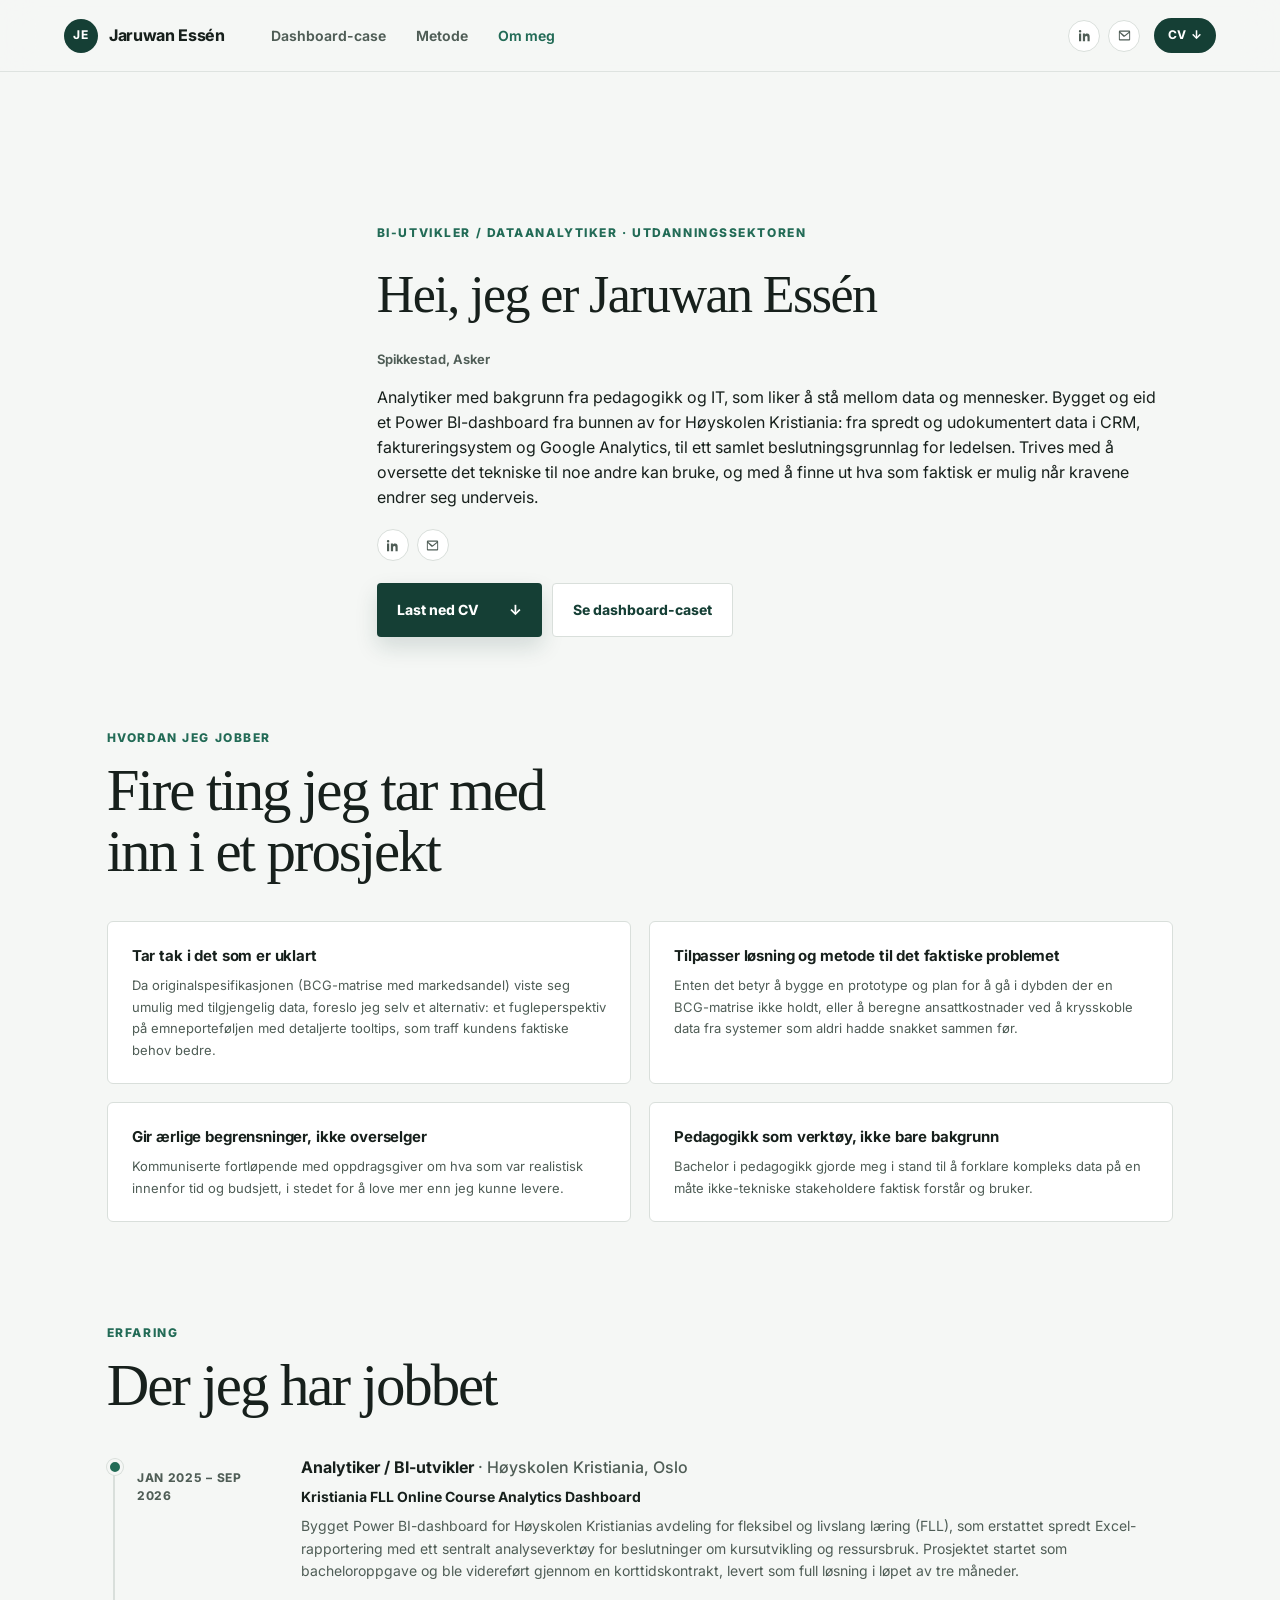
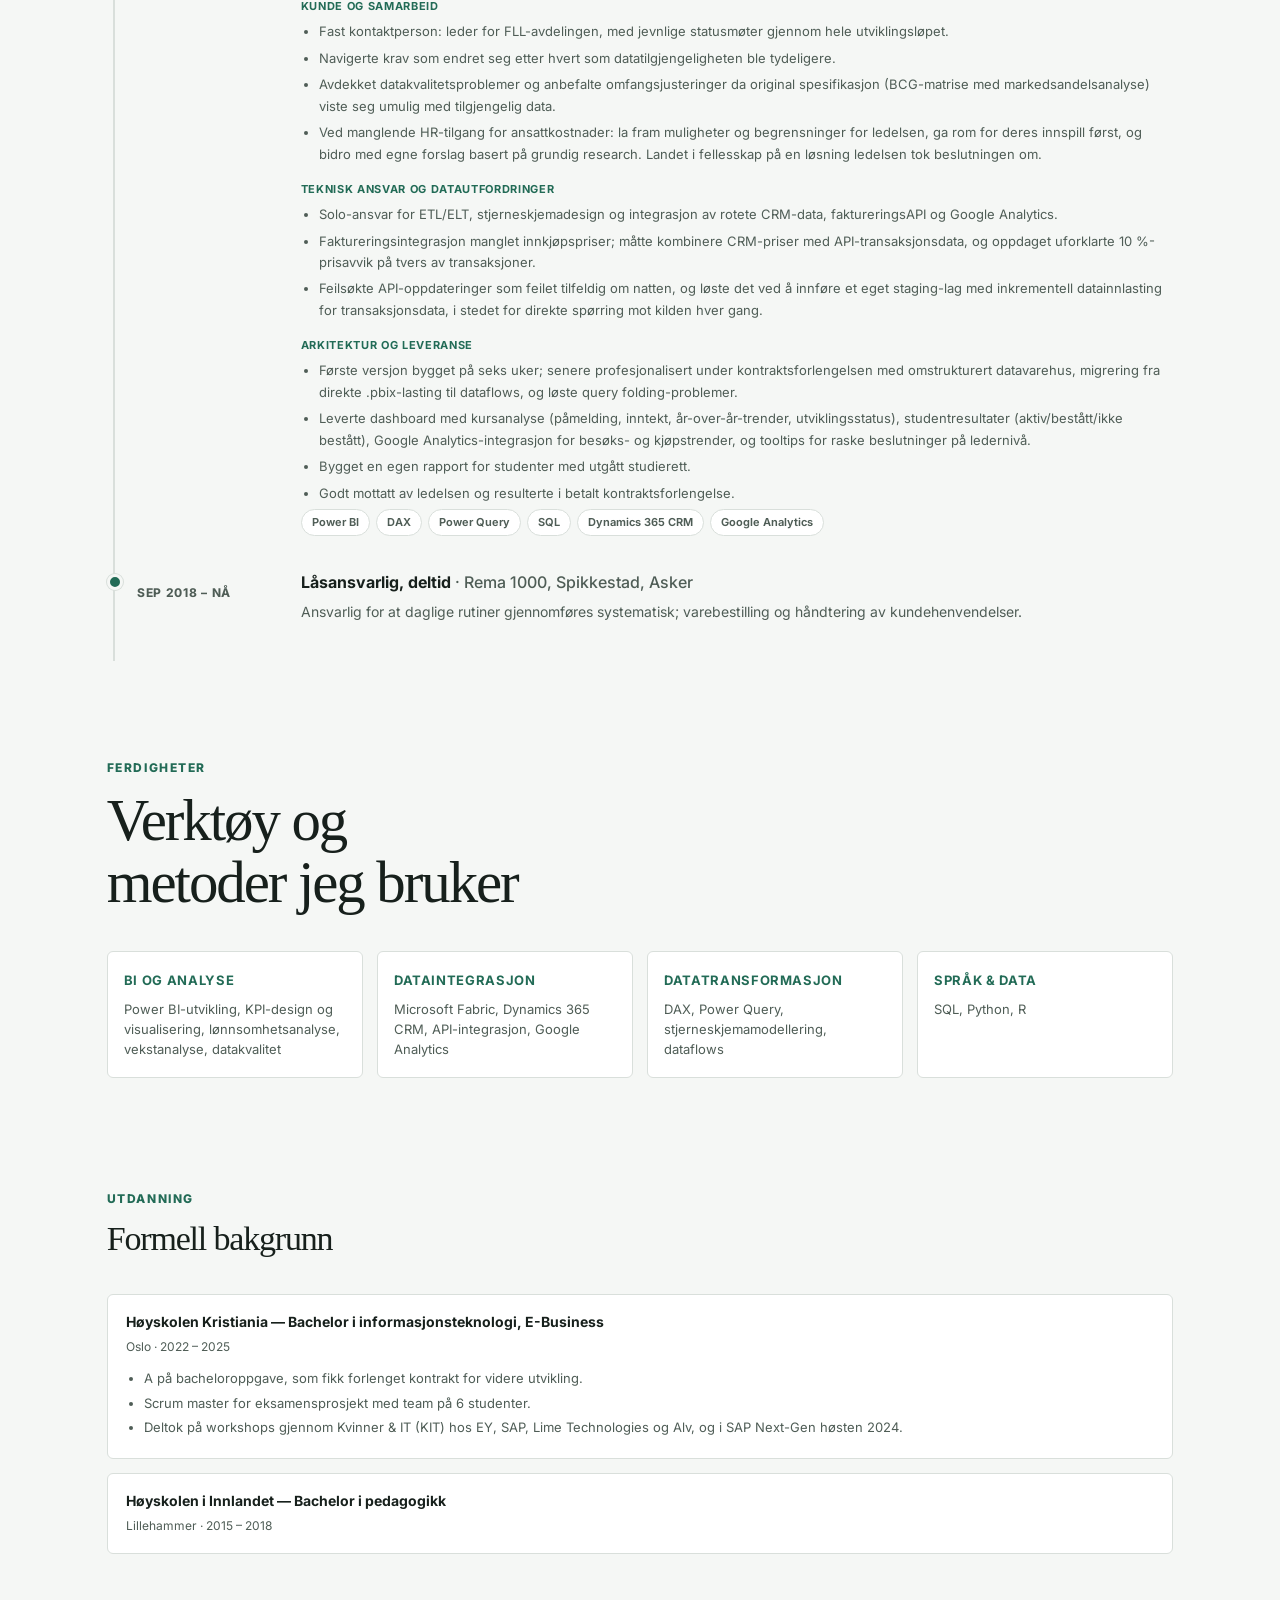
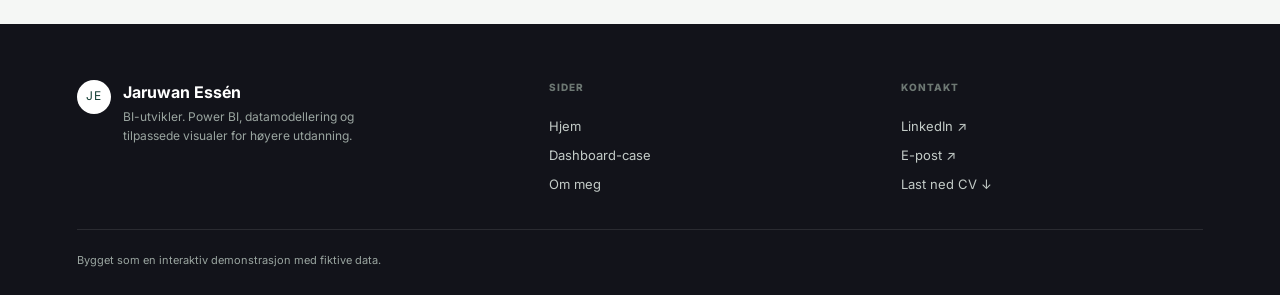
==== commit bc04a80e: ""Edited pathing"" ====
--- a/about.html
+++ b/about.html
@@ -17,7 +17,7 @@
       rel="stylesheet"
       href="https://fonts.googleapis.com/css2?family=Inter:wght@400;500;600;650;700;750;800&display=swap"
     />
-    <link rel="stylesheet" href="styles.css" />
+    <link rel="stylesheet" href="./styles.css" />
   </head>
   <body>
     <header class="site-header">
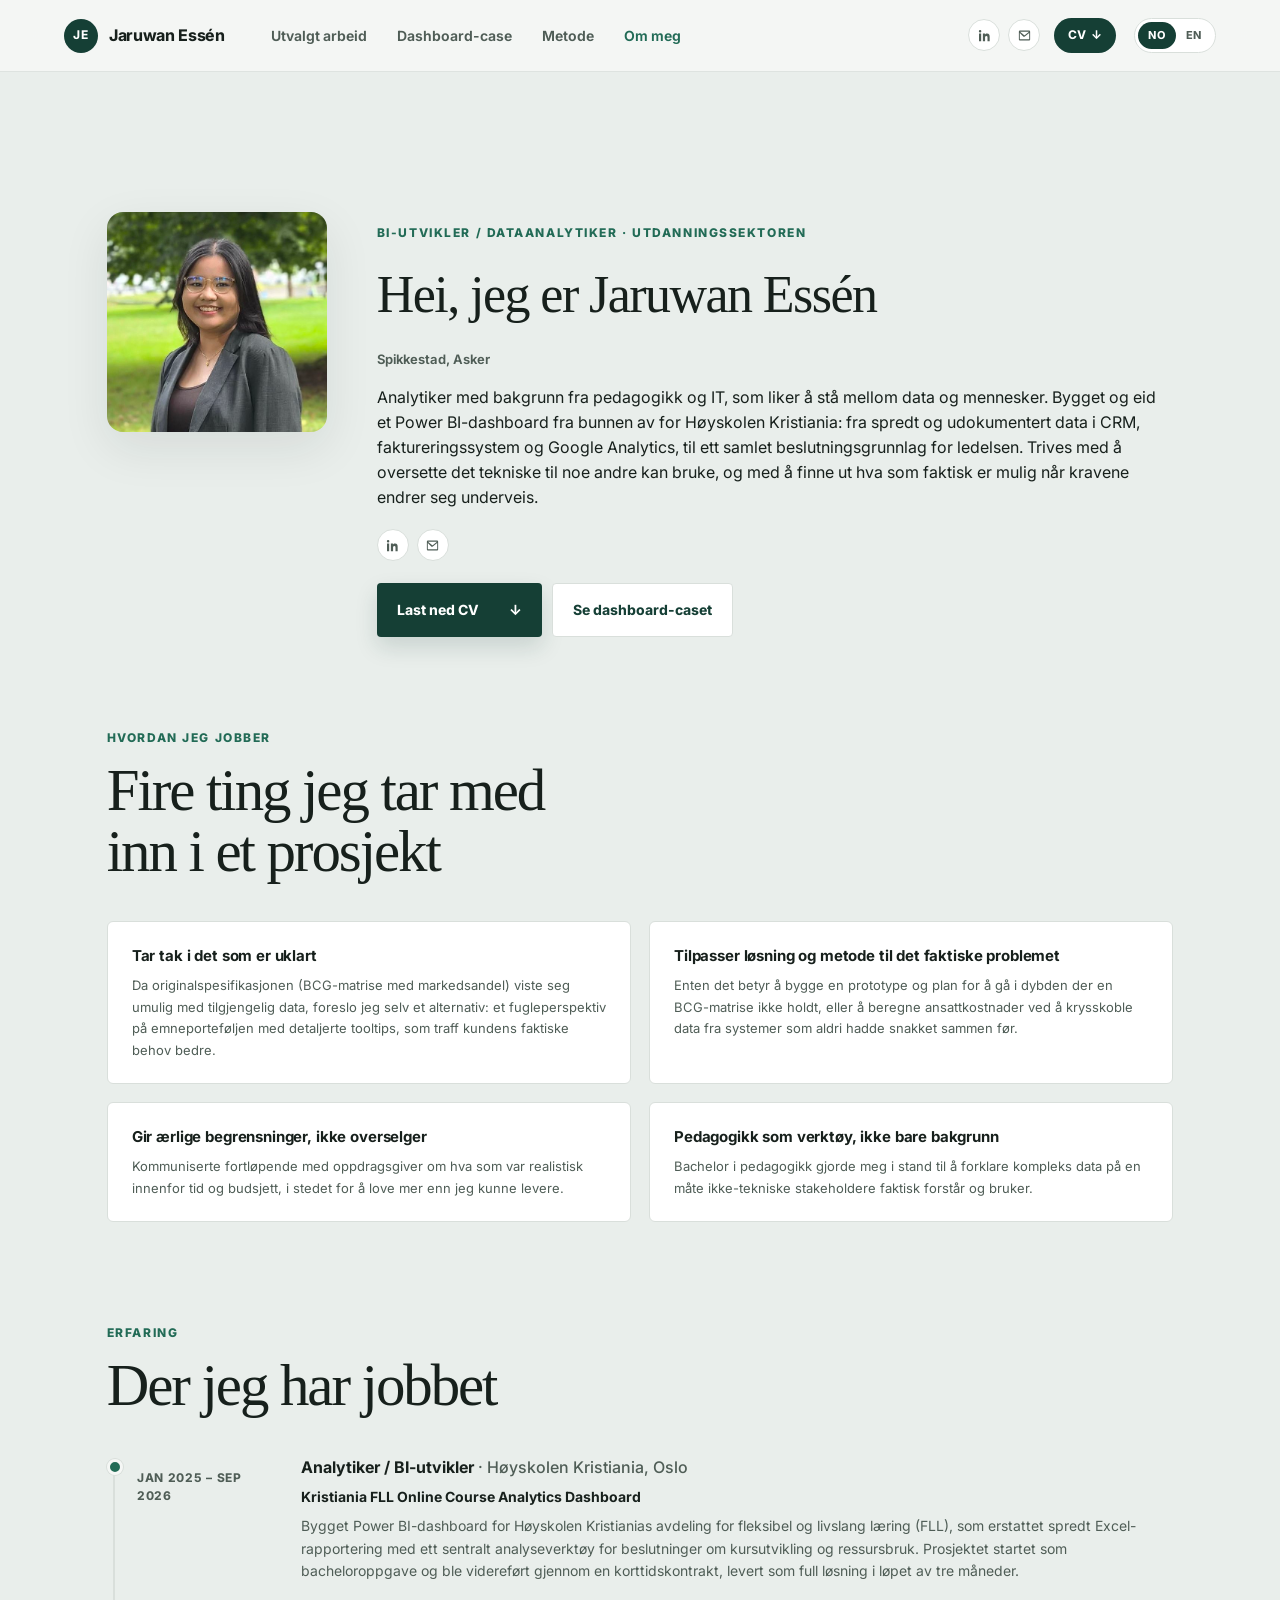
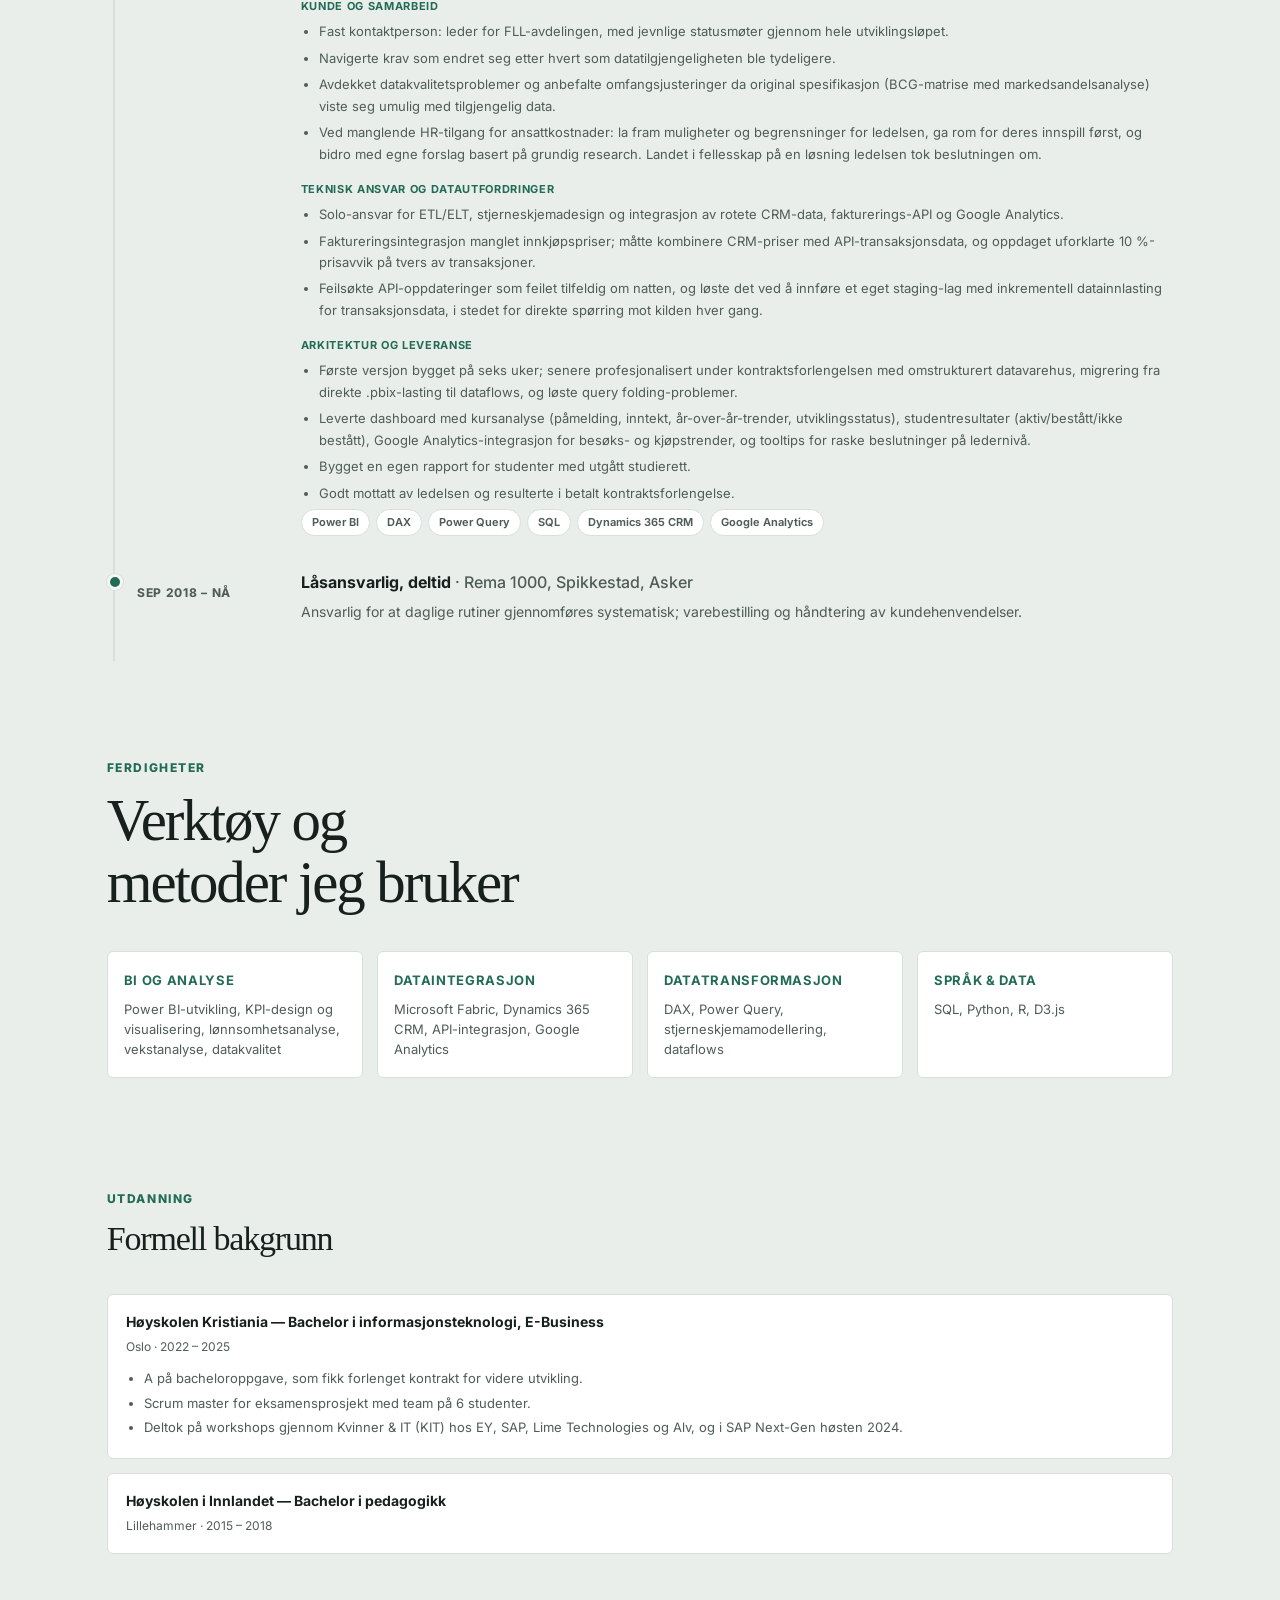
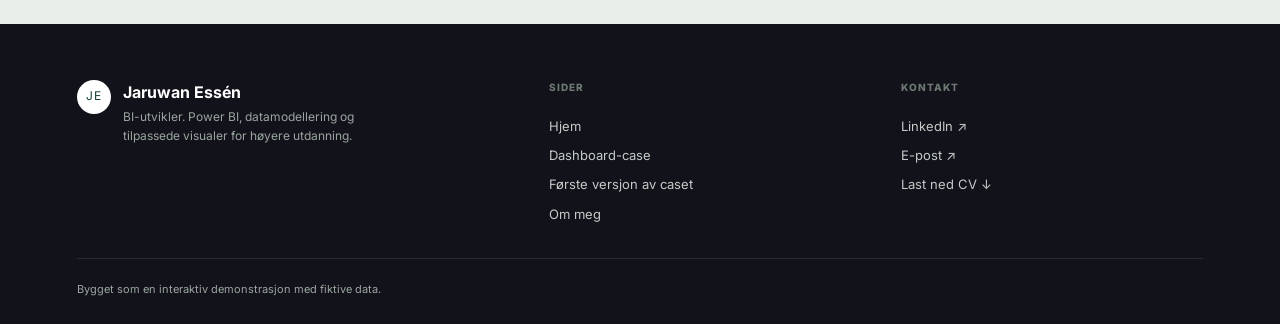
==== commit 078ef1d5: "ver 2.0 added improved KM" ====
--- a/about.html
+++ b/about.html
@@ -2,120 +2,73 @@
 <html lang="nb">
   <head>
     <meta charset="utf-8" />
-    <meta
-      name="viewport"
-      content="width=device-width, initial-scale=1, viewport-fit=cover"
-    />
-    <title>Om meg – Jaruwan Essén</title>
+    <meta name="viewport" content="width=device-width, initial-scale=1, viewport-fit=cover" />
+    <title data-en="About me – Jaruwan Essén">Om meg – Jaruwan Essén</title>
     <meta
       name="description"
       content="Om Jaruwan Essén – bakgrunn, erfaring og interesser."
+      data-en-content="About Jaruwan Essén – background, experience and interests."
     />
     <link rel="preconnect" href="https://fonts.googleapis.com" />
     <link rel="preconnect" href="https://fonts.gstatic.com" crossorigin />
     <link
       rel="stylesheet"
-      href="https://fonts.googleapis.com/css2?family=Inter:wght@400;500;600;650;700;750;800&display=swap"
+      href="https://fonts.googleapis.com/css2?family=Inter:wght@400;500;600;650;700;750;800&family=Noto+Sans:wght@500;600&display=swap"
     />
-    <link rel="stylesheet" href="./styles.css" />
+    <link rel="stylesheet" href="styles.css" />
   </head>
   <body>
     <header class="site-header">
-      <a class="brand" href="index.html" aria-label="Til forsiden">
+      <a class="brand" href="index.html" aria-label="Til forsiden" data-en-aria-label="To the front page">
         <span class="brand-mark">JE</span>
         <span>Jaruwan Essén</span>
       </a>
-      <nav aria-label="Hovedmeny">
-        <a href="index.html#case">Dashboard-case</a>
-        <a href="index.html#method">Metode</a>
-        <a href="about.html" aria-current="page">Om meg</a>
+      <nav aria-label="Hovedmeny" data-en-aria-label="Main menu">
+        <a href="index.html#work" data-en="Selected work">Utvalgt arbeid</a>
+        <a href="index.html#case" data-en="Dashboard case">Dashboard-case</a>
+        <a href="index.html#method" data-en="Method">Metode</a>
+        <a href="about.html" aria-current="page" data-en="About me">Om meg</a>
       </nav>
       <div class="header-actions">
-        <a
-          class="icon-link"
-          href="https://www.linkedin.com/in/jaruwan-essen/"
-          target="_blank"
-          rel="noopener"
-          aria-label="LinkedIn"
-        >
-          <svg viewBox="0 0 24 24" aria-hidden="true">
-            <path
-              d="M6.94 5a2 2 0 1 1-4 0 2 2 0 0 1 4 0ZM3.2 8.75h3.47V21H3.2V8.75Zm6.2 0h3.33v1.68h.05c.46-.87 1.6-1.79 3.3-1.79 3.53 0 4.18 2.32 4.18 5.34V21h-3.47v-5.4c0-1.29-.02-2.94-1.79-2.94-1.8 0-2.07 1.4-2.07 2.85V21H9.4V8.75Z"
-            />
-          </svg>
+        <a class="icon-link" href="https://www.linkedin.com/in/jaruwan-essen/" target="_blank" rel="noopener" aria-label="LinkedIn">
+          <svg viewBox="0 0 24 24" aria-hidden="true"><path d="M6.94 5a2 2 0 1 1-4 0 2 2 0 0 1 4 0ZM3.2 8.75h3.47V21H3.2V8.75Zm6.2 0h3.33v1.68h.05c.46-.87 1.6-1.79 3.3-1.79 3.53 0 4.18 2.32 4.18 5.34V21h-3.47v-5.4c0-1.29-.02-2.94-1.79-2.94-1.8 0-2.07 1.4-2.07 2.85V21H9.4V8.75Z" /></svg>
         </a>
-        <a
-          class="icon-link"
-          href="mailto:jaruwan.essen@gmail.com"
-          aria-label="Send e-post"
-        >
-          <svg viewBox="0 0 24 24" aria-hidden="true">
-            <path
-              d="M3 5.5A1.5 1.5 0 0 1 4.5 4h15A1.5 1.5 0 0 1 21 5.5v13a1.5 1.5 0 0 1-1.5 1.5h-15A1.5 1.5 0 0 1 3 18.5v-13Zm1.85.5 6.83 5.47a.5.5 0 0 0 .64 0L19.15 6H4.85ZM4.5 8.02V18h15V8.02l-6.98 5.6a2 2 0 0 1-2.54 0L4.5 8.02Z"
-            />
-          </svg>
+        <a class="icon-link" href="mailto:jaruwan.essen@gmail.com" aria-label="Send e-post" data-en-aria-label="Send email">
+          <svg viewBox="0 0 24 24" aria-hidden="true"><path d="M3 5.5A1.5 1.5 0 0 1 4.5 4h15A1.5 1.5 0 0 1 21 5.5v13a1.5 1.5 0 0 1-1.5 1.5h-15A1.5 1.5 0 0 1 3 18.5v-13Zm1.85.5 6.83 5.47a.5.5 0 0 0 .64 0L19.15 6H4.85ZM4.5 8.02V18h15V8.02l-6.98 5.6a2 2 0 0 1-2.54 0L4.5 8.02Z" /></svg>
         </a>
-        <a class="cv-pill" href="resume.pdf" target="_blank" rel="noopener"
-          >CV <span aria-hidden="true">↓</span></a
-        >
+        <a class="cv-pill" href="resume.pdf" target="_blank" rel="noopener">CV <span aria-hidden="true">↓</span></a>
+        <div class="lang-switch" role="group" aria-label="Språk / Language">
+          <button type="button" data-lang="no" aria-pressed="true">NO</button>
+          <button type="button" data-lang="en" aria-pressed="false">EN</button>
+        </div>
       </div>
     </header>
 
     <main>
       <section class="about-hero">
-        <span class="about-photo-placeholder"> <!-- Bilde<br />kommer --></span>
+        <img class="about-photo" src="profilepicture.jpg" alt="Jaruwan Essén" width="220" height="220" />
         <div>
-          <p class="kicker">
-            BI-utvikler / dataanalytiker · Utdanningssektoren
-          </p>
-          <h1>Hei, jeg er Jaruwan Essén</h1>
+          <p class="kicker" data-en="BI developer / data analyst · Education sector">BI-utvikler / dataanalytiker · Utdanningssektoren</p>
+          <h1 data-en="Hi, I'm Jaruwan Essén">Hei, jeg er Jaruwan Essén</h1>
           <p class="about-meta">Spikkestad, Asker</p>
-          <p>
-            Analytiker med bakgrunn fra pedagogikk og IT, som liker å stå mellom
-            data og mennesker. Bygget og eid et Power BI-dashboard fra bunnen av
-            for Høyskolen Kristiania: fra spredt og udokumentert data i CRM,
-            faktureringsystem og Google Analytics, til ett samlet
-            beslutningsgrunnlag for ledelsen. Trives med å oversette det
-            tekniske til noe andre kan bruke, og med å finne ut hva som faktisk
-            er mulig når kravene endrer seg underveis.
+          <p data-en="Analyst with a background in pedagogy and IT, who likes standing between data and people. I built and owned a Power BI dashboard from scratch for Kristiania University of Applied Sciences: from scattered, undocumented data in CRM, the invoicing system and Google Analytics to one shared decision basis for management. I enjoy translating the technical into something others can use, and working out what is actually possible when requirements change along the way.">
+            Analytiker med bakgrunn fra pedagogikk og IT, som liker å stå mellom data og mennesker. Bygget og eid et
+            Power BI-dashboard fra bunnen av for Høyskolen Kristiania: fra spredt og udokumentert data i CRM,
+            faktureringssystem og Google Analytics, til ett samlet beslutningsgrunnlag for ledelsen. Trives med å
+            oversette det tekniske til noe andre kan bruke, og med å finne ut hva som faktisk er mulig når kravene
+            endrer seg underveis.
           </p>
           <div class="closer-social">
-            <a
-              class="icon-link"
-              href="https://www.linkedin.com/in/jaruwan-essen/"
-              target="_blank"
-              rel="noopener"
-              aria-label="LinkedIn"
-            >
-              <svg viewBox="0 0 24 24" aria-hidden="true">
-                <path
-                  d="M6.94 5a2 2 0 1 1-4 0 2 2 0 0 1 4 0ZM3.2 8.75h3.47V21H3.2V8.75Zm6.2 0h3.33v1.68h.05c.46-.87 1.6-1.79 3.3-1.79 3.53 0 4.18 2.32 4.18 5.34V21h-3.47v-5.4c0-1.29-.02-2.94-1.79-2.94-1.8 0-2.07 1.4-2.07 2.85V21H9.4V8.75Z"
-                />
-              </svg>
+            <a class="icon-link" href="https://www.linkedin.com/in/jaruwan-essen/" target="_blank" rel="noopener" aria-label="LinkedIn">
+              <svg viewBox="0 0 24 24" aria-hidden="true"><path d="M6.94 5a2 2 0 1 1-4 0 2 2 0 0 1 4 0ZM3.2 8.75h3.47V21H3.2V8.75Zm6.2 0h3.33v1.68h.05c.46-.87 1.6-1.79 3.3-1.79 3.53 0 4.18 2.32 4.18 5.34V21h-3.47v-5.4c0-1.29-.02-2.94-1.79-2.94-1.8 0-2.07 1.4-2.07 2.85V21H9.4V8.75Z" /></svg>
             </a>
-            <a
-              class="icon-link"
-              href="mailto:jaruwan.essen@gmail.com"
-              aria-label="Send e-post"
-            >
-              <svg viewBox="0 0 24 24" aria-hidden="true">
-                <path
-                  d="M3 5.5A1.5 1.5 0 0 1 4.5 4h15A1.5 1.5 0 0 1 21 5.5v13a1.5 1.5 0 0 1-1.5 1.5h-15A1.5 1.5 0 0 1 3 18.5v-13Zm1.85.5 6.83 5.47a.5.5 0 0 0 .64 0L19.15 6H4.85ZM4.5 8.02V18h15V8.02l-6.98 5.6a2 2 0 0 1-2.54 0L4.5 8.02Z"
-                />
-              </svg>
+            <a class="icon-link" href="mailto:jaruwan.essen@gmail.com" aria-label="Send e-post" data-en-aria-label="Send email">
+              <svg viewBox="0 0 24 24" aria-hidden="true"><path d="M3 5.5A1.5 1.5 0 0 1 4.5 4h15A1.5 1.5 0 0 1 21 5.5v13a1.5 1.5 0 0 1-1.5 1.5h-15A1.5 1.5 0 0 1 3 18.5v-13Zm1.85.5 6.83 5.47a.5.5 0 0 0 .64 0L19.15 6H4.85ZM4.5 8.02V18h15V8.02l-6.98 5.6a2 2 0 0 1-2.54 0L4.5 8.02Z" /></svg>
             </a>
           </div>
           <div class="about-hero-actions">
-            <a
-              class="button primary"
-              href="resume.pdf"
-              target="_blank"
-              rel="noopener"
-              >Last ned CV <span aria-hidden="true">↓</span></a
-            >
-            <a class="button ghost" href="index.html#case"
-              >Se dashboard-caset</a
-            >
+            <a class="button primary" href="resume.pdf" target="_blank" rel="noopener" data-en='Download CV <span aria-hidden="true">↓</span>'>Last ned CV <span aria-hidden="true">↓</span></a>
+            <a class="button ghost" href="index.html#case" data-en="See the dashboard case">Se dashboard-caset</a>
           </div>
         </div>
       </section>
@@ -123,42 +76,38 @@
       <section class="howiwork-section">
         <div class="section-heading">
           <div>
-            <p class="kicker">Hvordan jeg jobber</p>
-            <h2>Fire ting jeg tar med inn i et prosjekt</h2>
+            <p class="kicker" data-en="How I work">Hvordan jeg jobber</p>
+            <h2 data-en="Four things I bring into a project">Fire ting jeg tar med inn i et prosjekt</h2>
           </div>
         </div>
         <div class="howiwork-grid">
           <div class="howiwork-item">
-            <h3>Tar tak i det som er uklart</h3>
-            <p>
-              Da originalspesifikasjonen (BCG-matrise med markedsandel) viste
-              seg umulig med tilgjengelig data, foreslo jeg selv et alternativ:
-              et fugleperspektiv på emneporteføljen med detaljerte tooltips, som
-              traff kundens faktiske behov bedre.
-            </p>
-          </div>
-          <div class="howiwork-item">
-            <h3>Tilpasser løsning og metode til det faktiske problemet</h3>
-            <p>
-              Enten det betyr å bygge en prototype og plan for å gå i dybden der
-              en BCG-matrise ikke holdt, eller å beregne ansattkostnader ved å
-              krysskoble data fra systemer som aldri hadde snakket sammen før.
-            </p>
-          </div>
-          <div class="howiwork-item">
-            <h3>Gir ærlige begrensninger, ikke overselger</h3>
-            <p>
-              Kommuniserte fortløpende med oppdragsgiver om hva som var
-              realistisk innenfor tid og budsjett, i stedet for å love mer enn
-              jeg kunne levere.
-            </p>
-          </div>
-          <div class="howiwork-item">
-            <h3>Pedagogikk som verktøy, ikke bare bakgrunn</h3>
-            <p>
-              Bachelor i pedagogikk gjorde meg i stand til å forklare kompleks
-              data på en måte ikke-tekniske stakeholdere faktisk forstår og
-              bruker.
+            <h3 data-en="I take hold of what is unclear">Tar tak i det som er uklart</h3>
+            <p data-en="When the original specification (a BCG matrix with market share) turned out to be impossible with the available data, I proposed an alternative myself: a bird's-eye view of the course portfolio with detailed tooltips, which matched the client's actual need better.">
+              Da originalspesifikasjonen (BCG-matrise med markedsandel) viste seg umulig med tilgjengelig data, foreslo
+              jeg selv et alternativ: et fugleperspektiv på emneporteføljen med detaljerte tooltips, som traff kundens
+              faktiske behov bedre.
+            </p>
+          </div>
+          <div class="howiwork-item">
+            <h3 data-en="I fit the solution and method to the real problem">Tilpasser løsning og metode til det faktiske problemet</h3>
+            <p data-en="Whether that means building a prototype and a plan to dig deeper where a BCG matrix didn't hold, or calculating staff costs by cross-linking data from systems that had never talked to each other.">
+              Enten det betyr å bygge en prototype og plan for å gå i dybden der en BCG-matrise ikke holdt, eller å
+              beregne ansattkostnader ved å krysskoble data fra systemer som aldri hadde snakket sammen før.
+            </p>
+          </div>
+          <div class="howiwork-item">
+            <h3 data-en="Honest limits, no overselling">Gir ærlige begrensninger, ikke overselger</h3>
+            <p data-en="I kept the client continuously informed about what was realistic within time and budget, instead of promising more than I could deliver.">
+              Kommuniserte fortløpende med oppdragsgiver om hva som var realistisk innenfor tid og budsjett, i stedet
+              for å love mer enn jeg kunne levere.
+            </p>
+          </div>
+          <div class="howiwork-item">
+            <h3 data-en="Pedagogy as a tool, not just a background">Pedagogikk som verktøy, ikke bare bakgrunn</h3>
+            <p data-en="A bachelor's in pedagogy lets me explain complex data in a way non-technical stakeholders actually understand and use.">
+              Bachelor i pedagogikk gjorde meg i stand til å forklare kompleks data på en måte ikke-tekniske
+              stakeholdere faktisk forstår og bruker.
             </p>
           </div>
         </div>
@@ -167,121 +116,68 @@
       <section class="timeline-section" id="erfaring">
         <div class="section-heading">
           <div>
-            <p class="kicker">Erfaring</p>
-            <h2>Der jeg har jobbet</h2>
+            <p class="kicker" data-en="Experience">Erfaring</p>
+            <h2 data-en="Where I have worked">Der jeg har jobbet</h2>
           </div>
         </div>
 
         <div class="timeline">
           <article class="timeline-item">
-            <p class="timeline-date">jan 2025 – sep 2026</p>
+            <p class="timeline-date" data-en="Jan 2025 – Sep 2026">jan 2025 – sep 2026</p>
             <div>
-              <h3 class="timeline-role">
-                Analytiker / BI-utvikler
-                <span>· Høyskolen Kristiania, Oslo</span>
+              <h3 class="timeline-role" data-en="Analyst / BI developer <span>· Kristiania University of Applied Sciences, Oslo</span>">
+                Analytiker / BI-utvikler <span>· Høyskolen Kristiania, Oslo</span>
               </h3>
-              <p class="timeline-project">
-                Kristiania FLL Online Course Analytics Dashboard
+              <p class="timeline-project">Kristiania FLL Online Course Analytics Dashboard</p>
+              <p class="timeline-desc" data-en="Built a Power BI dashboard for Kristiania's department for flexible and lifelong learning (FLL), replacing scattered Excel reporting with one central analysis tool for decisions about course development and use of resources. The project started as a bachelor's thesis and continued on a short-term contract, delivered as a complete solution within three months.">
+                Bygget Power BI-dashboard for Høyskolen Kristianias avdeling for fleksibel og livslang læring (FLL), som
+                erstattet spredt Excel-rapportering med ett sentralt analyseverktøy for beslutninger om kursutvikling og
+                ressursbruk. Prosjektet startet som bacheloroppgave og ble videreført gjennom en korttidskontrakt, levert
+                som full løsning i løpet av tre måneder.
               </p>
-              <p class="timeline-desc">
-                Bygget Power BI-dashboard for Høyskolen Kristianias avdeling for
-                fleksibel og livslang læring (FLL), som erstattet spredt
-                Excel-rapportering med ett sentralt analyseverktøy for
-                beslutninger om kursutvikling og ressursbruk. Prosjektet startet
-                som bacheloroppgave og ble videreført gjennom en
-                korttidskontrakt, levert som full løsning i løpet av tre
-                måneder.
-              </p>
 
               <div class="timeline-detail">
-                <h4>Kunde og samarbeid</h4>
+                <h4 data-en="Client and collaboration">Kunde og samarbeid</h4>
                 <ul>
-                  <li>
-                    Fast kontaktperson: leder for FLL-avdelingen, med jevnlige
-                    statusmøter gjennom hele utviklingsløpet.
-                  </li>
-                  <li>
-                    Navigerte krav som endret seg etter hvert som
-                    datatilgjengeligheten ble tydeligere.
-                  </li>
-                  <li>
-                    Avdekket datakvalitetsproblemer og anbefalte
-                    omfangsjusteringer da original spesifikasjon (BCG-matrise
-                    med markedsandelsanalyse) viste seg umulig med tilgjengelig
-                    data.
-                  </li>
-                  <li>
-                    Ved manglende HR-tilgang for ansattkostnader: la fram
-                    muligheter og begrensninger for ledelsen, ga rom for deres
-                    innspill først, og bidro med egne forslag basert på grundig
-                    research. Landet i fellesskap på en løsning ledelsen tok
-                    beslutningen om.
-                  </li>
+                  <li data-en="Fixed contact person: head of the FLL department, with regular status meetings throughout development.">Fast kontaktperson: leder for FLL-avdelingen, med jevnlige statusmøter gjennom hele utviklingsløpet.</li>
+                  <li data-en="Navigated requirements that changed as data availability became clearer.">Navigerte krav som endret seg etter hvert som datatilgjengeligheten ble tydeligere.</li>
+                  <li data-en="Uncovered data quality issues and recommended scope changes when the original specification (a BCG matrix with market share analysis) proved impossible with the available data.">Avdekket datakvalitetsproblemer og anbefalte omfangsjusteringer da original spesifikasjon (BCG-matrise med markedsandelsanalyse) viste seg umulig med tilgjengelig data.</li>
+                  <li data-en="When HR access for staff costs was missing: presented options and limits to management, gave room for their input first, and added my own proposals based on thorough research. We landed together on a solution management decided on.">Ved manglende HR-tilgang for ansattkostnader: la fram muligheter og begrensninger for ledelsen, ga rom for deres innspill først, og bidro med egne forslag basert på grundig research. Landet i fellesskap på en løsning ledelsen tok beslutningen om.</li>
                 </ul>
               </div>
               <div class="timeline-detail">
-                <h4>Teknisk ansvar og datautfordringer</h4>
+                <h4 data-en="Technical ownership and data challenges">Teknisk ansvar og datautfordringer</h4>
                 <ul>
-                  <li>
-                    Solo-ansvar for ETL/ELT, stjerneskjemadesign og integrasjon
-                    av rotete CRM-data, faktureringsAPI og Google Analytics.
-                  </li>
-                  <li>
-                    Faktureringsintegrasjon manglet innkjøpspriser; måtte
-                    kombinere CRM-priser med API-transaksjonsdata, og oppdaget
-                    uforklarte 10 %-prisavvik på tvers av transaksjoner.
-                  </li>
-                  <li>
-                    Feilsøkte API-oppdateringer som feilet tilfeldig om natten,
-                    og løste det ved å innføre et eget staging-lag med
-                    inkrementell datainnlasting for transaksjonsdata, i stedet
-                    for direkte spørring mot kilden hver gang.
-                  </li>
+                  <li data-en="Sole responsibility for ETL/ELT, star schema design and integration of messy CRM data, the invoicing API and Google Analytics.">Solo-ansvar for ETL/ELT, stjerneskjemadesign og integrasjon av rotete CRM-data, fakturerings-API og Google Analytics.</li>
+                  <li data-en="The invoicing integration lacked purchase prices; I had to combine CRM prices with API transaction data, and found unexplained 10 % price deviations across transactions.">Faktureringsintegrasjon manglet innkjøpspriser; måtte kombinere CRM-priser med API-transaksjonsdata, og oppdaget uforklarte 10 %-prisavvik på tvers av transaksjoner.</li>
+                  <li data-en="Troubleshot API refreshes that failed randomly at night, and solved it by adding a dedicated staging layer with incremental loading for transaction data, instead of querying the source directly every time.">Feilsøkte API-oppdateringer som feilet tilfeldig om natten, og løste det ved å innføre et eget staging-lag med inkrementell datainnlasting for transaksjonsdata, i stedet for direkte spørring mot kilden hver gang.</li>
                 </ul>
               </div>
               <div class="timeline-detail">
-                <h4>Arkitektur og leveranse</h4>
+                <h4 data-en="Architecture and delivery">Arkitektur og leveranse</h4>
                 <ul>
-                  <li>
-                    Første versjon bygget på seks uker; senere profesjonalisert
-                    under kontraktsforlengelsen med omstrukturert datavarehus,
-                    migrering fra direkte .pbix-lasting til dataflows, og løste
-                    query folding-problemer.
-                  </li>
-                  <li>
-                    Leverte dashboard med kursanalyse (påmelding, inntekt,
-                    år-over-år-trender, utviklingsstatus), studentresultater
-                    (aktiv/bestått/ikke bestått), Google Analytics-integrasjon
-                    for besøks- og kjøpstrender, og tooltips for raske
-                    beslutninger på ledernivå.
-                  </li>
-                  <li>
-                    Bygget en egen rapport for studenter med utgått studierett.
-                  </li>
-                  <li>
-                    Godt mottatt av ledelsen og resulterte i betalt
-                    kontraktsforlengelse.
-                  </li>
+                  <li data-en="First version built in six weeks; later made production-grade during the contract extension with a restructured data warehouse, migration from direct .pbix loading to dataflows, and fixed query folding issues.">Første versjon bygget på seks uker; senere profesjonalisert under kontraktsforlengelsen med omstrukturert datavarehus, migrering fra direkte .pbix-lasting til dataflows, og løste query folding-problemer.</li>
+                  <li data-en="Delivered a dashboard with course analysis (enrolment, revenue, year-over-year trends, development status), student results (active/passed/failed), Google Analytics integration for visit and purchase trends, and tooltips for quick management decisions.">Leverte dashboard med kursanalyse (påmelding, inntekt, år-over-år-trender, utviklingsstatus), studentresultater (aktiv/bestått/ikke bestått), Google Analytics-integrasjon for besøks- og kjøpstrender, og tooltips for raske beslutninger på ledernivå.</li>
+                  <li data-en="Built a separate report for students with expired study rights.">Bygget en egen rapport for studenter med utgått studierett.</li>
+                  <li data-en="Well received by management and led to a paid contract extension.">Godt mottatt av ledelsen og resulterte i betalt kontraktsforlengelse.</li>
                 </ul>
               </div>
 
               <div class="timeline-tools">
-                <span>Power BI</span><span>DAX</span><span>Power Query</span
-                ><span>SQL</span><span>Dynamics 365 CRM</span
-                ><span>Google Analytics</span>
+                <span>Power BI</span><span>DAX</span><span>Power Query</span><span>SQL</span><span>Dynamics 365 CRM</span><span>Google Analytics</span>
               </div>
             </div>
           </article>
 
           <article class="timeline-item">
-            <p class="timeline-date">sep 2018 – nå</p>
+            <p class="timeline-date" data-en="Sep 2018 – present">sep 2018 – nå</p>
             <div>
-              <h3 class="timeline-role">
+              <h3 class="timeline-role" data-en="Key holder, part-time <span>· Rema 1000, Spikkestad, Asker</span>">
                 Låsansvarlig, deltid <span>· Rema 1000, Spikkestad, Asker</span>
               </h3>
-              <p class="timeline-desc">
-                Ansvarlig for at daglige rutiner gjennomføres systematisk;
-                varebestilling og håndtering av kundehenvendelser.
+              <p class="timeline-desc" data-en="Responsible for making sure daily routines are carried out systematically; ordering goods and handling customer enquiries.">
+                Ansvarlig for at daglige rutiner gjennomføres systematisk; varebestilling og håndtering av
+                kundehenvendelser.
               </p>
             </div>
           </article>
@@ -291,32 +187,26 @@
       <section class="skills-section">
         <div class="section-heading">
           <div>
-            <p class="kicker">Ferdigheter</p>
-            <h2>Verktøy og metoder jeg bruker</h2>
+            <p class="kicker" data-en="Skills">Ferdigheter</p>
+            <h2 data-en="Tools and methods I use">Verktøy og metoder jeg bruker</h2>
           </div>
         </div>
         <div class="skills-grid">
           <div class="skill-card">
-            <h3>BI og analyse</h3>
-            <p>
-              Power BI-utvikling, KPI-design og visualisering,
-              lønnsomhetsanalyse, vekstanalyse, datakvalitet
-            </p>
-          </div>
-          <div class="skill-card">
-            <h3>Dataintegrasjon</h3>
-            <p>
-              Microsoft Fabric, Dynamics 365 CRM, API-integrasjon, Google
-              Analytics
-            </p>
-          </div>
-          <div class="skill-card">
-            <h3>Datatransformasjon</h3>
-            <p>DAX, Power Query, stjerneskjemamodellering, dataflows</p>
-          </div>
-          <div class="skill-card">
-            <h3>Språk &amp; Data</h3>
-            <p>SQL, Python, R</p>
+            <h3 data-en="BI and analysis">BI og analyse</h3>
+            <p data-en="Power BI development, KPI design and visualisation, profitability analysis, growth analysis, data quality">Power BI-utvikling, KPI-design og visualisering, lønnsomhetsanalyse, vekstanalyse, datakvalitet</p>
+          </div>
+          <div class="skill-card">
+            <h3 data-en="Data integration">Dataintegrasjon</h3>
+            <p data-en="Microsoft Fabric, Dynamics 365 CRM, API integration, Google Analytics">Microsoft Fabric, Dynamics 365 CRM, API-integrasjon, Google Analytics</p>
+          </div>
+          <div class="skill-card">
+            <h3 data-en="Data transformation">Datatransformasjon</h3>
+            <p data-en="DAX, Power Query, star schema modelling, dataflows">DAX, Power Query, stjerneskjemamodellering, dataflows</p>
+          </div>
+          <div class="skill-card">
+            <h3 data-en="Languages &amp; data">Språk &amp; Data</h3>
+            <p>SQL, Python, R, D3.js</p>
           </div>
         </div>
       </section>
@@ -324,53 +214,26 @@
       <section class="timeline-section" id="utdanning">
         <div class="section-heading">
           <div>
-            <p class="kicker">Utdanning</p>
-            <h2 style="font-size: clamp(26px, 3vw, 34px)">Formell bakgrunn</h2>
+            <p class="kicker" data-en="Education">Utdanning</p>
+            <h2 style="font-size: clamp(26px, 3vw, 34px)" data-en="Formal background">Formell bakgrunn</h2>
           </div>
         </div>
         <div class="education-list">
           <div class="education-item">
-            <strong
-              >Høyskolen Kristiania — Bachelor i informasjonsteknologi,
-              E-Business</strong
-            >
+            <strong data-en="Kristiania University of Applied Sciences — Bachelor in Information Technology, E-Business">Høyskolen Kristiania — Bachelor i informasjonsteknologi, E-Business</strong>
             <span>Oslo · 2022 – 2025</span>
             <ul class="education-sub">
-              <li>
-                A på bacheloroppgave, som fikk forlenget kontrakt for videre
-                utvikling.
-              </li>
-              <li>
-                Scrum master for eksamensprosjekt med team på 6 studenter.
-              </li>
-              <li>
-                Deltok på workshops gjennom Kvinner &amp; IT (KIT) hos EY, SAP,
-                Lime Technologies og Alv, og i SAP Next-Gen høsten 2024.
-              </li>
+              <li data-en="A on the bachelor's thesis, which led to an extended contract for further development.">A på bacheloroppgave, som fikk forlenget kontrakt for videre utvikling.</li>
+              <li data-en="Scrum master for an exam project with a team of 6 students.">Scrum master for eksamensprosjekt med team på 6 studenter.</li>
+              <li data-en="Took part in workshops through Kvinner &amp; IT (KIT) at EY, SAP, Lime Technologies and Alv, and in SAP Next-Gen in autumn 2024.">Deltok på workshops gjennom Kvinner &amp; IT (KIT) hos EY, SAP, Lime Technologies og Alv, og i SAP Next-Gen høsten 2024.</li>
             </ul>
           </div>
           <div class="education-item">
-            <strong>Høyskolen i Innlandet — Bachelor i pedagogikk</strong>
+            <strong data-en="University of Inland Norway — Bachelor in Pedagogy">Høyskolen i Innlandet — Bachelor i pedagogikk</strong>
             <span>Lillehammer · 2015 – 2018</span>
           </div>
         </div>
       </section>
-
-      <!-- <section class="hobby-section">
-    <div class="section-heading">
-      <div>
-        <p class="kicker">Interesser</p>
-        <h2>Utenfor jobb</h2>
-      </div>
-      <p class="placeholder-text">Bilder og en kort tekst om interessene mine kommer her.</p>
-    </div>
-    <div class="hobby-grid">
-      <div class="hobby-tile"><span class="hobby-icon" aria-hidden="true">🖼️</span> Bilde kommer</div>
-      <div class="hobby-tile"><span class="hobby-icon" aria-hidden="true">🖼️</span> Bilde kommer</div>
-      <div class="hobby-tile"><span class="hobby-icon" aria-hidden="true">🖼️</span> Bilde kommer</div>
-      <div class="hobby-tile"><span class="hobby-icon" aria-hidden="true">🖼️</span> Bilde kommer</div>
-    </div>
-  </section> -->
 
       <footer class="site-footer">
         <div class="footer-grid">
@@ -378,36 +241,27 @@
             <span class="brand-mark">JE</span>
             <div>
               <strong>Jaruwan Essén</strong>
-              <p>
-                BI-utvikler. Power BI, datamodellering og tilpassede visualer
-                for høyere utdanning.
-              </p>
+              <p data-en="BI developer. Power BI, data modelling and custom visuals for higher education.">BI-utvikler. Power BI, datamodellering og tilpassede visualer for høyere utdanning.</p>
             </div>
           </div>
           <div class="footer-col">
-            <p class="footer-heading">Sider</p>
-            <a href="index.html">Hjem</a>
-            <a href="index.html#case">Dashboard-case</a>
-            <a href="about.html">Om meg</a>
+            <p class="footer-heading" data-en="Pages">Sider</p>
+            <a href="index.html" data-en="Home">Hjem</a>
+            <a href="index.html#case" data-en="Dashboard case">Dashboard-case</a>
+            <a href="emneportefolje.html" data-en="First version of the case">Første versjon av caset</a>
+            <a href="about.html" data-en="About me">Om meg</a>
           </div>
           <div class="footer-col">
-            <p class="footer-heading">Kontakt</p>
-            <a
-              href="https://www.linkedin.com/in/jaruwan-essen/"
-              target="_blank"
-              rel="noopener"
-              >LinkedIn ↗</a
-            >
-            <a href="mailto:jaruwan.essen@gmail.com">E-post ↗</a>
-            <a href="resume.pdf" target="_blank" rel="noopener"
-              >Last ned CV ↓</a
-            >
-          </div>
-        </div>
-        <p class="footer-copyright">
-          Bygget som en interaktiv demonstrasjon med fiktive data.
-        </p>
+            <p class="footer-heading" data-en="Contact">Kontakt</p>
+            <a href="https://www.linkedin.com/in/jaruwan-essen/" target="_blank" rel="noopener">LinkedIn ↗</a>
+            <a href="mailto:jaruwan.essen@gmail.com" data-en="Email ↗">E-post ↗</a>
+            <a href="resume.pdf" target="_blank" rel="noopener" data-en="Download CV ↓">Last ned CV ↓</a>
+          </div>
+        </div>
+        <p class="footer-copyright" data-en="Built as an interactive demonstration with fictional data.">Bygget som en interaktiv demonstrasjon med fiktive data.</p>
       </footer>
     </main>
+
+    <script src="i18n.js"></script>
   </body>
 </html>
--- a/styles.css
+++ b/styles.css
@@ -1,5 +1,6 @@
 :root {
   color-scheme: light;
+  --km-font: "Noto Sans", system-ui, sans-serif;
   --ink: #17201c;
   --ink-soft: #4f5d56;
   --paper: #f5f7f5;
@@ -1780,3 +1781,773 @@
     transition: none !important;
   }
 }
+
+/* ── Pelican case (portfolio v2) ──────────────────────────────────────── */
+.titlebar-sub {
+  margin: 4px 0 0 !important;
+  color: var(--ink-soft) !important;
+  font-size: 11px !important;
+  font-weight: 600 !important;
+  letter-spacing: 0 !important;
+}
+.view-tabs {
+  display: flex;
+  gap: 6px;
+  flex-wrap: wrap;
+  margin: 6px 0 12px;
+  padding-bottom: 12px;
+  border-bottom: 1px solid var(--line);
+}
+.view-tab {
+  border: 1px solid var(--line);
+  background: white;
+  color: var(--ink-soft);
+  padding: 8px 16px;
+  border-radius: 4px;
+  font-size: 12px;
+  font-weight: 700;
+  cursor: pointer;
+}
+.view-tab:hover { border-color: #b9c4bd; }
+.view-tab.active { background: #1a1a18; border-color: #1a1a18; color: white; }
+.view-tab:focus-visible { outline: 2px solid var(--green-2); outline-offset: 2px; }
+
+.class-legend, .heat-legend {
+  display: flex;
+  flex-wrap: wrap;
+  gap: 6px 12px;
+  font-size: 10px;
+  font-weight: 700;
+  color: var(--ink-soft);
+}
+.class-legend span, .heat-legend span { display: inline-flex; align-items: center; gap: 5px; }
+.class-legend i { width: 10px; height: 10px; border-radius: 50%; display: inline-block; }
+.legend-note { font-size: 10px; color: #7d8982; }
+
+.zone-bad { fill: rgba(168, 66, 55, 0.045); }
+.zone-good { fill: rgba(34, 107, 86, 0.05); }
+.zone-early { fill: rgba(195, 90, 49, 0.08); }
+.zone-label { fill: var(--orange); font-size: 10px; font-weight: 750; }
+.grid { stroke: #e7ebe8; stroke-width: 1; }
+.grid-zero { stroke: #8a9490; stroke-width: 1.3; }
+.median-line { stroke: #9aa6a0; stroke-width: 1; stroke-dasharray: 4 4; }
+.median-label { fill: #7d8982; font-size: 9.5px; font-weight: 650; }
+.bubble { stroke: white; stroke-width: 1.5; opacity: 0.95; }
+.bubble.selected { stroke: #1a1a18; stroke-width: 2.5; }
+.bubble-label { fill: var(--ink); font-size: 10px; font-weight: 650; pointer-events: none; }
+.bubble-label.dimmed { opacity: 0.3; }
+.end-label { font-size: 10.5px; font-weight: 700; }
+.bar-early { fill: var(--orange); }
+.bar-late { fill: #b9c4bd; }
+.dashed-note { line-height: 1.5; flex-wrap: wrap; }
+
+.chg-good { color: #1e7a46; font-weight: 750; }
+.chg-bad { color: #b23a3a; font-weight: 750; }
+.chg-flat { color: #7d8982; font-weight: 650; }
+
+/* insight card content */
+.kicker-sm {
+  margin: 0 0 6px;
+  color: var(--green-2);
+  font-size: 10px;
+  font-weight: 800;
+  letter-spacing: 0.1em;
+  text-transform: uppercase;
+}
+.ov-gap { margin-top: 18px; }
+.ov-title { margin: 0 0 6px !important; font-size: 17px !important; line-height: 1.25; letter-spacing: -0.02em; text-wrap: balance; }
+.ov-text { margin: 0 0 12px; color: var(--ink-soft); font-size: 12px; line-height: 1.5; }
+.ov-foot { margin: 14px 0 0; padding-top: 10px; border-top: 1px solid var(--line); color: #7d8982; font-size: 10.5px; line-height: 1.45; }
+.muted-sm { margin: 0 0 8px; color: var(--ink-soft); font-size: 11.5px; line-height: 1.5; }
+.pick-list, .mini-list { list-style: none; margin: 0; padding: 0; display: grid; gap: 4px; }
+.pick-list button {
+  width: 100%;
+  color: var(--ink);
+  display: grid;
+  grid-template-columns: 10px minmax(0, 1fr) auto;
+  gap: 2px 8px;
+  align-items: baseline;
+  text-align: left;
+  border: 1px solid var(--line);
+  border-radius: 4px;
+  background: white;
+  padding: 7px 9px;
+  cursor: pointer;
+}
+.pick-list button:hover { border-color: #b9c4bd; background: #f7f9f8; }
+.pick-list button:focus-visible { outline: 2px solid var(--green-2); outline-offset: 1px; }
+.pick-list i { width: 8px; height: 8px; border-radius: 50%; align-self: center; }
+.pl-name { font-size: 12px; font-weight: 700; min-width: 0; }
+.pl-num { font-size: 11px; font-weight: 700; font-variant-numeric: tabular-nums; }
+.pl-why { grid-column: 2 / 4; font-size: 10.5px; color: var(--ink-soft); }
+.mini-list li { display: flex; gap: 8px; justify-content: space-between; align-items: baseline; font-size: 11.5px; padding: 3px 0; border-bottom: 1px solid #edf0ee; }
+.mini-list li span:first-child { flex: 1; min-width: 0; }
+
+.detail-pill { color: white; }
+.detail-verdict { margin: 0 0 12px; font-size: 12px; line-height: 1.55; color: var(--ink); }
+.dm-row strong em { font-style: normal; font-size: 10.5px; margin-left: 6px; }
+.detail-timeline { margin-top: 14px; }
+.chip-row { display: flex; flex-wrap: wrap; gap: 5px; margin-bottom: 12px; }
+.chip { padding: 3px 8px; border-radius: 999px; background: var(--muted); border: 1px solid var(--line); font-size: 10px; font-weight: 700; color: var(--ink-soft); }
+.timeline-mini { list-style: none; margin: 0; padding: 0 0 0 14px; border-left: 2px solid var(--line); display: grid; gap: 8px; }
+.timeline-mini li { position: relative; display: grid; grid-template-columns: 74px minmax(0, 1fr) auto; gap: 6px; font-size: 11px; align-items: baseline; }
+.timeline-mini li::before { content: ""; position: absolute; left: -20px; top: 4px; width: 8px; height: 8px; border-radius: 50%; background: white; border: 2px solid var(--red); }
+.timeline-mini li.tl-good::before { border-color: var(--green-2); }
+.timeline-mini li:first-child::before { background: currentColor; }
+.tl-when { color: #7d8982; font-weight: 650; }
+.tl-what { font-weight: 700; }
+.tl-val { font-variant-numeric: tabular-nums; font-weight: 700; }
+.tl-bad .tl-val { color: #b23a3a; }
+.tl-good .tl-val { color: #1e7a46; }
+.timeline-mini li.tl-bad:first-child { color: var(--red); }
+.timeline-mini li.tl-good:first-child { color: var(--green-2); }
+.timeline-mini li .tl-what { color: var(--ink); }
+
+/* heatmap */
+.heat-scroll { overflow: auto; max-height: 560px; margin: 10px 16px 0; border: 1px solid var(--line); border-radius: 4px; }
+.heat-table { width: 100%; border-collapse: separate; border-spacing: 2px; font-size: 10.5px; }
+.heat-table thead th { position: sticky; top: 0; z-index: 1; background: white; padding: 8px 2px; font-size: 8.5px; white-space: normal; vertical-align: bottom; text-align: center; line-height: 1.25; min-width: 50px; }
+.heat-table thead th.th-left { text-align: left; min-width: 0; }
+.heat-table td { padding: 6px 4px; border: 0; text-align: center; }
+.heat-table td.hc-name { text-align: left; white-space: normal; min-width: 150px; max-width: 190px; line-height: 1.3; padding-left: 6px; }
+.heat-table td.hc-name em { color: #7d8982; font-size: 9.5px; }
+.heat-table tr { cursor: pointer; }
+.heat-table tr:hover td.hc-name { color: var(--green-2); }
+.hc { border-radius: 3px; font-weight: 700; font-variant-numeric: tabular-nums; }
+.hc-flat { color: #b4bdb8; background: #f5f7f6; }
+.hc-na { color: #c3cbc7; background: #fafbfa; }
+.good-small { background: #d6eadf; color: #1e5e46; }
+.good-large { background: #226b56; color: white; }
+.bad-small { background: #f3d9d1; color: #8c3229; }
+.bad-large { background: #a84237; color: white; }
+.row-nj td.hc-name { color: #8a9490; }
+.hl-swatch { width: 12px; height: 12px; border-radius: 3px; display: inline-block; }
+tr.pat-market td.hc-name { box-shadow: inset 3px 0 0 #5b7f9e; background: #eef3f7; }
+tr.pat-quality td.hc-name { box-shadow: inset 3px 0 0 var(--orange); background: #fbefe8; }
+.pat-badge { display: inline-grid; place-items: center; width: 16px; height: 16px; margin-right: 6px; border-radius: 50%; font-size: 9px; color: white; vertical-align: 1px; }
+.pat-badge.pat-market { background: #5b7f9e; }
+.pat-badge.pat-quality { background: var(--orange); }
+.pattern { margin-top: 14px; padding-top: 12px; border-top: 1px solid var(--line); }
+.pattern-head { margin: 0 0 6px; font-size: 13px; font-weight: 750; }
+.seg-row { display: flex; flex-wrap: wrap; gap: 5px; margin: 8px 0 12px; }
+
+/* dropout facts */
+.fact-grid { display: grid; grid-template-columns: 1fr 1fr; gap: 8px; }
+.fact { border: 1px solid var(--line); border-radius: 4px; padding: 10px; }
+.fact strong { display: block; font-size: 21px; letter-spacing: -0.03em; font-variant-numeric: tabular-nums; }
+.fact span { display: block; margin-top: 2px; font-size: 10.5px; line-height: 1.4; color: var(--ink-soft); }
+
+.inline-select { display: flex; align-items: center; gap: 10px; }
+.inline-select span { margin: 0; }
+.inline-select select { width: auto; max-width: 100%; padding: 6px 9px; font-size: 12px; }
+
+.table-filters--3 { grid-template-columns: repeat(3, minmax(0, 1fr)); }
+.table-scroll--tall { max-height: 560px; overflow: auto; }
+.table-scroll--tall thead th { position: sticky; top: 0; background: white; z-index: 1; }
+.status-pill { min-width: 86px; }
+.load-error { padding: 40px; text-align: center; color: var(--red); }
+
+@media (max-width: 680px) {
+  .table-filters--3 { grid-template-columns: 1fr; }
+  #retentionChart, #weekChart, #marketChart { min-width: 620px; }
+  .fact-grid { grid-template-columns: 1fr 1fr; }
+  .heat-scroll { margin: 10px 8px 0; }
+}
+
+.period-explain { margin: -8px 0 12px; color: var(--ink-soft); font-size: 11px; }
+.area-badge { display: inline-block; margin-left: 6px; padding: 1px 7px; border-radius: 999px; background: var(--muted); border: 1px solid var(--line); font-size: 9.5px; font-weight: 700; color: var(--ink-soft); vertical-align: 1px; }
+.filtere-btn.has-filter { background: var(--green-2); color: white; }
+
+/* ── Statusmerker: prikk + tekst + farget kant, ingen fyll ───────────────── */
+.km-legend { display: flex; flex-wrap: wrap; gap: 6px 14px;
+  font: 600 12px/1.35 var(--km-font, Inter, system-ui, sans-serif); color: #4f5d56; }
+.km-legend-item { display: inline-flex; align-items: center; gap: 6px; }
+.km-dot { width: 10px; height: 10px; flex: none; box-sizing: border-box; border-radius: 50%;
+  background: var(--km-fill); border: 1.5px var(--km-bs) var(--km-ring); }
+
+.km-pill { display: inline-flex; align-items: center; gap: 7px; min-width: 86px; box-sizing: border-box;
+  padding: 3px 10px 3px 8px; border-radius: 999px; white-space: nowrap;
+  background: transparent; border: 1px var(--km-bs) var(--km-ring); color: var(--km-fg);
+  font: 600 12px/1.35 var(--km-font, Inter, system-ui, sans-serif);
+  text-transform: none; letter-spacing: 0; }
+.km-pill::before { content: ""; width: 10px; height: 10px; flex: none; box-sizing: border-box; border-radius: 50%;
+  background: var(--km-fill); border: 1.5px var(--km-bs) var(--km-ring); }
+
+.km-bubble { fill: var(--km-fill); stroke: var(--km-line); stroke-width: 1.5; stroke-dasharray: var(--km-dash); }
+.km-bubble.selected { stroke: #1a1a18; stroke-width: 2.5; stroke-dasharray: none; }
+.km-bubble-label { fill: #17201c; font: 500 11px var(--km-font, Inter, system-ui, sans-serif); }
+
+/* Klassefarger (dårligst → best, så Ikke vurdert) */
+.km--handle { --km-fill: #a84237; --km-ring: #a84237; --km-fg: #17201c; --km-bs: solid;  --km-line: #ffffff; --km-dash: none; }
+.km--folg   { --km-fill: #b8652a; --km-ring: #b8652a; --km-fg: #17201c; --km-bs: solid;  --km-line: #ffffff; --km-dash: none; }
+.km--stabil { --km-fill: #7d8a84; --km-ring: #7d8a84; --km-fg: #17201c; --km-bs: solid;  --km-line: #ffffff; --km-dash: none; }
+.km--god    { --km-fill: #3f8a68; --km-ring: #3f8a68; --km-fg: #17201c; --km-bs: solid;  --km-line: #ffffff; --km-dash: none; }
+.km--skaler { --km-fill: #226b56; --km-ring: #226b56; --km-fg: #17201c; --km-bs: solid;  --km-line: #ffffff; --km-dash: none; }
+.km--ikke   { --km-fill: #ffffff; --km-ring: #6b7771; --km-fg: #4f5d56; --km-bs: dashed; --km-line: #6b7771; --km-dash: 3 2; }
+
+/* the detail panel pill sits next to the dark portfolio pill */
+.detail-tags .km-pill { min-width: 0; }
+.pick-list i.km-dot { width: 10px; height: 10px; }
+
+body { background: #e9eeeb; }
+.case-section { padding-block: 48px 64px; }
+
+/* ══════════════════════════════════════════════════════════════════════════
+   2026 refresh – sections borrowed from the Harrison Jansma layout, recoloured
+   to the green theme. New class names (hh-, sw-, ww-, tc-) so nothing above
+   is touched.
+   ══════════════════════════════════════════════════════════════════════════ */
+:root {
+  --mono: ui-monospace, "SF Mono", Menlo, Consolas, monospace;
+  --deep: #0f241e;          /* diagram background */
+  --live: #3fae7a;          /* status dot */
+  --glow: #c99d48;          /* packets in the diagram */
+  --line-strong: #c9d3cd;
+  --grad: linear-gradient(120deg, #153f35, #226b56);
+}
+
+/* ── Language switch (top right) ─────────────────────────────────────── */
+.lang-switch {
+  display: inline-flex;
+  margin-left: 10px;
+  padding: 3px;
+  border: 1px solid var(--line);
+  border-radius: 999px;
+  background: white;
+}
+.lang-switch button {
+  border: 0;
+  background: transparent;
+  color: var(--ink-soft);
+  font-size: 11px;
+  font-weight: 750;
+  letter-spacing: 0.06em;
+  padding: 5px 10px;
+  border-radius: 999px;
+  cursor: pointer;
+}
+.lang-switch button.active {
+  background: var(--green);
+  color: white;
+}
+.lang-switch button:focus-visible {
+  outline: 2px solid var(--green-2);
+  outline-offset: 1px;
+}
+
+/* ── Home hero ───────────────────────────────────────────────────────── */
+.home-hero {
+  background-color: #eef2ef;
+  background-image:
+    linear-gradient(rgba(21, 63, 53, 0.045) 1px, transparent 1px),
+    linear-gradient(90deg, rgba(21, 63, 53, 0.045) 1px, transparent 1px);
+  background-size: 64px 64px;
+  border-bottom: 1px solid var(--line);
+}
+.hh-wrap {
+  max-width: 1220px;
+  margin: 0 auto;
+  padding: 76px max(4vw, 20px) 84px;
+  display: grid;
+  grid-template-columns: 1.02fr 1fr;
+  gap: 64px;
+  align-items: center;
+}
+.hh-avatar {
+  width: 92px;
+  height: 92px;
+  border-radius: 50%;
+  object-fit: cover;
+  object-position: center 20%;
+  display: block;
+  margin-bottom: 20px;
+  border: 3px solid white;
+  box-shadow: 0 8px 22px rgba(21, 63, 53, 0.18);
+  outline: 2px solid rgba(34, 107, 86, 0.35);
+  outline-offset: 3px;
+}
+.hh-chip {
+  display: inline-flex;
+  align-items: center;
+  gap: 9px;
+  padding: 7px 15px 7px 12px;
+  border: 1px solid var(--line-strong);
+  background: white;
+  border-radius: 999px;
+  color: var(--green-2);
+  font-size: 12px;
+  font-weight: 750;
+  letter-spacing: 0.1em;
+  text-transform: uppercase;
+  margin-bottom: 24px;
+}
+.hh-dot {
+  width: 7px;
+  height: 7px;
+  border-radius: 50%;
+  background: var(--live);
+  animation: hhPulse 2.4s ease-in-out infinite;
+}
+.hh-name {
+  margin: 0 0 20px;
+  font-family: Georgia, "Times New Roman", serif;
+  font-weight: 500;
+  font-size: clamp(56px, 7vw, 92px);
+  line-height: 0.98;
+  letter-spacing: -0.045em;
+  color: var(--ink);
+}
+.hh-name em {
+  color: var(--green-2);
+  font-style: italic;
+  font-weight: 400;
+}
+.hh-lead {
+  max-width: 40ch;
+  margin: 0 0 30px;
+  color: var(--ink-soft);
+  font-size: clamp(17px, 1.6vw, 19.5px);
+  line-height: 1.6;
+  text-wrap: pretty;
+}
+.hh-stats {
+  display: flex;
+  max-width: 560px;
+  margin-bottom: 32px;
+  padding: 18px 0;
+  border-top: 1px solid var(--line-strong);
+  border-bottom: 1px solid var(--line-strong);
+}
+.hh-stats > div {
+  flex: 1;
+  padding: 0 18px;
+  border-left: 1px solid var(--line);
+}
+.hh-stats > div:first-child {
+  padding-left: 0;
+  border-left: 0;
+}
+.hh-num {
+  font-family: Georgia, serif;
+  font-size: 30px;
+  line-height: 1;
+  color: var(--green-2);
+  letter-spacing: -0.02em;
+}
+.hh-lbl {
+  margin-top: 7px;
+  color: var(--ink-soft);
+  font-size: 12.5px;
+  line-height: 1.4;
+}
+.hh-actions {
+  display: flex;
+  gap: 12px;
+  flex-wrap: wrap;
+  align-items: center;
+}
+
+/* ── Diagram (dark card, same structure/class names as Harrison's) ───── */
+.diagram {
+  background: var(--deep);
+  border-radius: 20px;
+  padding: 22px 22px 26px;
+  box-shadow: 0 30px 70px -28px rgba(15, 36, 30, 0.6);
+}
+.diagram-head {
+  display: flex;
+  align-items: center;
+  justify-content: space-between;
+  gap: 12px;
+  margin-bottom: 20px;
+}
+.diagram-head-label {
+  font-family: var(--mono);
+  font-size: 11px;
+  letter-spacing: 0.08em;
+  color: #8fa89d;
+  text-transform: uppercase;
+}
+.diagram-head-live {
+  display: inline-flex;
+  align-items: center;
+  gap: 6px;
+  font-family: var(--mono);
+  font-size: 10.5px;
+  letter-spacing: 0.1em;
+  color: var(--live);
+  text-transform: uppercase;
+  white-space: nowrap;
+}
+.diagram-head-live .hh-dot { width: 6px; height: 6px; }
+.node {
+  border: 1px solid rgba(255, 255, 255, 0.1);
+  background: rgba(255, 255, 255, 0.035);
+  border-radius: 12px;
+  padding: 12px 15px;
+}
+.node-eyebrow {
+  font-family: var(--mono);
+  font-size: 10px;
+  letter-spacing: 0.1em;
+  color: #7f978c;
+  text-transform: uppercase;
+  margin-bottom: 4px;
+}
+.node-title { color: #e4ebe7; font-size: 14px; font-weight: 650; }
+.node--final {
+  border: 1px solid rgba(201, 157, 72, 0.45);
+  background: linear-gradient(120deg, rgba(34, 107, 86, 0.32), rgba(201, 157, 72, 0.12));
+}
+.node--final .node-eyebrow { color: #e3c486; }
+.node--final .node-title { color: white; }
+.trunk { position: relative; height: 26px; margin: 0 auto; width: 2px; background: rgba(255, 255, 255, 0.14); }
+.trunk .packet { position: absolute; left: -2px; top: 0; animation: flowDown 2.2s linear infinite; }
+.packet {
+  width: 6px;
+  height: 6px;
+  border-radius: 50%;
+  background: var(--glow);
+  box-shadow: 0 0 10px 2px rgba(201, 157, 72, 0.7);
+}
+.packet--branch { background: var(--live); box-shadow: 0 0 8px 2px rgba(63, 174, 122, 0.6); }
+.fan { position: relative; height: 30px; }
+.fan i { position: absolute; background: rgba(255, 255, 255, 0.14); display: block; }
+.fan-stem { left: 50%; width: 2px; transform: translateX(-1px); }
+.fan-out .fan-stem--top { top: 0; height: 14px; }
+.fan-out .fan-bar { left: 16.6%; right: 16.6%; top: 14px; height: 2px; }
+.fan-out .fan-leg { top: 14px; width: 2px; height: 16px; }
+.fan-out .fan-leg--l { left: 16.6%; }
+.fan-out .fan-leg--c { left: 50%; transform: translateX(-1px); }
+.fan-out .fan-leg--r { left: 83.3%; }
+.fan-out .packet { position: absolute; top: 14px; }
+.fan-out .packet--l { left: 16.6%; margin-left: -2px; animation: flowDown 2.2s linear 0.35s infinite; }
+.fan-out .packet--c { left: 50%; margin-left: -3px; animation: flowDown 2.2s linear 0.5s infinite; }
+.fan-out .packet--r { left: 83.3%; margin-left: -2px; animation: flowDown 2.2s linear 0.65s infinite; }
+.fan-in .fan-leg { top: 0; width: 2px; height: 16px; }
+.fan-in .fan-leg--l { left: 16.6%; }
+.fan-in .fan-leg--c { left: 50%; transform: translateX(-1px); }
+.fan-in .fan-leg--r { left: 83.3%; }
+.fan-in .fan-bar { left: 16.6%; right: 16.6%; top: 16px; height: 2px; }
+.fan-in .fan-stem--bottom { top: 16px; height: 14px; }
+.fan-in .packet { position: absolute; left: 50%; top: 0; margin-left: -3px; animation: flowDown 2.2s linear 1.1s infinite; }
+.model-row { display: grid; grid-template-columns: 1fr 1fr 1fr; gap: 9px; }
+.model-node {
+  border: 1px solid rgba(255, 255, 255, 0.1);
+  background: rgba(255, 255, 255, 0.035);
+  border-radius: 11px;
+  padding: 11px 9px;
+  text-align: center;
+  animation: nodeGlow 6.6s ease-in-out infinite;
+}
+.model-node:nth-child(2) { animation-delay: 2.2s; }
+.model-node:nth-child(3) { animation-delay: 4.4s; }
+.model-node b { display: block; color: #e4ebe7; font-size: 12.5px; font-weight: 650; line-height: 1.35; }
+.model-node span { display: block; font-family: var(--mono); font-size: 9.5px; color: #7f978c; margin-top: 6px; }
+.diagram-caption { margin-top: 16px; font-size: 12px; color: #8fa89d; line-height: 1.55; }
+
+@keyframes flowDown {
+  0% { transform: translateY(0); opacity: 0; }
+  15% { opacity: 1; }
+  85% { opacity: 1; }
+  100% { transform: translateY(26px); opacity: 0; }
+}
+@keyframes hhPulse {
+  0%, 100% { opacity: 1; box-shadow: 0 0 0 0 rgba(63, 174, 122, 0.55); }
+  50% { opacity: 0.75; box-shadow: 0 0 0 5px rgba(63, 174, 122, 0); }
+}
+@keyframes nodeGlow {
+  0%, 100% { border-color: rgba(255, 255, 255, 0.1); background: rgba(255, 255, 255, 0.035); }
+  50% { border-color: rgba(201, 157, 72, 0.55); background: rgba(201, 157, 72, 0.1); }
+}
+
+/* ── Section heads used by the new sections ──────────────────────────── */
+.sw-section { padding: 96px max(4vw, 20px) 40px; }
+.sw-wrap { max-width: 1220px; margin: 0 auto; }
+.sw-head {
+  display: grid;
+  grid-template-columns: 1.1fr 0.9fr;
+  gap: 60px;
+  align-items: end;
+  padding-bottom: 24px;
+  margin-bottom: 44px;
+  border-bottom: 1px solid var(--line);
+}
+.sw-head h2 {
+  margin: 10px 0 0;
+  font-family: Georgia, serif;
+  font-weight: 500;
+  font-size: clamp(34px, 4.2vw, 56px);
+  line-height: 1.05;
+  letter-spacing: -0.035em;
+  text-wrap: balance;
+}
+.sw-head > p { margin: 0 0 6px; color: var(--ink-soft); }
+
+/* ── Featured card (Pelican) ─────────────────────────────────────────── */
+.featured {
+  display: grid;
+  grid-template-columns: minmax(0, 0.86fr) minmax(0, 1.14fr);
+  gap: 44px;
+  align-items: center;
+  padding: 36px;
+  border: 1px solid #b9cfc4;
+  border-radius: 20px;
+  background: linear-gradient(180deg, rgba(34, 107, 86, 0.07), rgba(201, 157, 72, 0.03));
+}
+.featured h3 {
+  margin: 0 0 14px;
+  font-family: Georgia, serif;
+  font-weight: 500;
+  font-size: clamp(30px, 3vw, 40px);
+  letter-spacing: -0.03em;
+  line-height: 1.1;
+}
+.featured p {
+  margin: 0 0 14px;
+  color: var(--ink-soft);
+  font-size: 15.5px;
+  line-height: 1.65;
+  text-wrap: pretty;
+}
+.featured .note {
+  padding: 11px 14px;
+  border-left: 3px solid var(--gold);
+  background: rgba(201, 157, 72, 0.08);
+  color: #5a4a2a;
+  font-size: 14px;
+}
+.pill-row { display: flex; flex-wrap: wrap; gap: 7px; margin: 20px 0 24px; }
+.pill {
+  display: inline-block;
+  padding: 5px 13px;
+  border-radius: 999px;
+  background: rgba(34, 107, 86, 0.08);
+  border: 1px solid rgba(34, 107, 86, 0.18);
+  color: var(--green);
+  font-size: 12px;
+  font-weight: 700;
+}
+.btn {
+  display: inline-flex;
+  align-items: center;
+  gap: 8px;
+  padding: 13px 24px;
+  border-radius: 999px;
+  font-size: 14px;
+  font-weight: 750;
+  text-decoration: none;
+  cursor: pointer;
+  border: 0;
+  transition: transform 0.2s ease, box-shadow 0.2s ease, border-color 0.2s ease;
+}
+.btn--grad { background: var(--grad); color: white; box-shadow: 0 8px 22px -8px rgba(21, 63, 53, 0.55); }
+.btn--grad:hover { transform: translateY(-2px); box-shadow: 0 14px 30px -10px rgba(21, 63, 53, 0.7); }
+.btn--ghost { background: white; color: var(--green); border: 1.5px solid var(--line-strong); }
+.btn--ghost:hover { border-color: var(--green-2); }
+.btn:focus-visible { outline: 2px solid var(--green-2); outline-offset: 3px; }
+
+.browser {
+  border-radius: 14px;
+  overflow: hidden;
+  border: 1px solid rgba(15, 36, 30, 0.12);
+  box-shadow: 0 22px 50px -24px rgba(15, 36, 30, 0.55);
+  background: white;
+}
+.browser-bar {
+  display: flex;
+  align-items: center;
+  gap: 8px;
+  padding: 10px 14px;
+  background: #f1f4f2;
+  border-bottom: 1px solid #e1e7e3;
+}
+.browser-dot { width: 10px; height: 10px; border-radius: 50%; background: #d9dfdb; }
+.browser-url {
+  flex: 1;
+  text-align: center;
+  font-family: var(--mono);
+  font-size: 11px;
+  color: #7d8982;
+  overflow: hidden;
+  text-overflow: ellipsis;
+  white-space: nowrap;
+}
+.browser-body { position: relative; background: #f9faf9; }
+.browser-body svg { display: block; width: 100%; height: auto; }
+.demo-launch {
+  position: absolute;
+  inset: 0;
+  width: 100%;
+  border: 0;
+  cursor: pointer;
+  background: rgba(15, 36, 30, 0.32);
+  -webkit-backdrop-filter: blur(1.5px);
+  backdrop-filter: blur(1.5px);
+  display: flex;
+  align-items: center;
+  justify-content: center;
+  flex-direction: column;
+  gap: 12px;
+  font: inherit;
+}
+.demo-launch-pill {
+  display: inline-flex;
+  align-items: center;
+  gap: 11px;
+  padding: 13px 26px;
+  border-radius: 999px;
+  background: var(--grad);
+  color: white;
+  font-weight: 750;
+  font-size: 15px;
+  box-shadow: 0 10px 30px -8px rgba(15, 36, 30, 0.8);
+  transition: transform 0.2s ease;
+}
+.demo-launch:hover .demo-launch-pill { transform: translateY(-2px); }
+.demo-launch-note { color: rgba(255, 255, 255, 0.92); font-size: 12px; }
+.play-tri { width: 0; height: 0; border-style: solid; border-width: 5px 0 5px 8px; border-color: transparent transparent transparent white; }
+
+/* ── Project rows under the featured card ────────────────────────────── */
+.rows { margin-top: 56px; border-top: 1px solid var(--line); }
+.row-link {
+  display: grid;
+  grid-template-columns: 44px minmax(0, 1fr) minmax(0, 1.05fr) 190px;
+  gap: 28px;
+  align-items: start;
+  padding: 30px 18px 30px 10px;
+  border-bottom: 1px solid var(--line);
+  border-radius: 12px;
+  text-decoration: none;
+  transition: background 0.22s ease, transform 0.22s ease;
+}
+.row-link:hover { background: rgba(34, 107, 86, 0.05); transform: translateX(4px); }
+.row-link:focus-visible { outline: 2px solid var(--green-2); outline-offset: 2px; }
+.row-index { font-family: var(--mono); font-size: 12px; color: #9aa6a0; padding-top: 5px; }
+.row-cat { display: block; margin-bottom: 8px; color: var(--green-2); font-size: 11px; font-weight: 800; letter-spacing: 0.1em; text-transform: uppercase; }
+.row-title { display: block; font-size: 21px; font-weight: 750; letter-spacing: -0.02em; color: var(--ink); line-height: 1.25; }
+.row-link .pill-row { margin: 13px 0 0; gap: 6px; }
+.row-desc { color: var(--ink-soft); font-size: 15px; line-height: 1.62; }
+.row-metrics { display: flex; flex-direction: column; gap: 11px; }
+.row-metrics b { display: block; font-size: 15px; color: var(--ink); line-height: 1.2; }
+.row-metrics b + span { font-size: 12px; color: var(--ink-soft); }
+
+/* Case section: link to the first version, under the description */
+.case-aside .btn { margin-top: 18px; }
+
+/* ── Heatmap (Endringer): white scroll area and scrollbar ────────────── */
+.heat-scroll,
+.table-scroll--tall {
+  background: white;
+  scrollbar-color: #b9c4bd #ffffff;
+  scrollbar-width: thin;
+}
+.heat-scroll::-webkit-scrollbar,
+.table-scroll--tall::-webkit-scrollbar { width: 10px; height: 10px; background: #ffffff; }
+.heat-scroll::-webkit-scrollbar-track,
+.table-scroll--tall::-webkit-scrollbar-track { background: #ffffff; }
+.heat-scroll::-webkit-scrollbar-thumb,
+.table-scroll--tall::-webkit-scrollbar-thumb { background: #c9d3cd; border-radius: 6px; border: 2px solid #ffffff; }
+.heat-scroll::-webkit-scrollbar-corner,
+.table-scroll--tall::-webkit-scrollbar-corner { background: #ffffff; }
+.heat-table thead th.sortable:hover { background: var(--muted); }
+.heat-table thead th.sortable { cursor: pointer; }
+
+/* ── What I work on (hairline grid) ──────────────────────────────────── */
+.ww-section { padding: 96px max(4vw, 20px); background: #e9eeeb; border-top: 1px solid var(--line); border-bottom: 1px solid var(--line); }
+.ww-grid {
+  display: grid;
+  grid-template-columns: repeat(3, 1fr);
+  gap: 1px;
+  background: var(--line);
+  border: 1px solid var(--line);
+  border-radius: 16px;
+  overflow: hidden;
+}
+.ww-grid > div { background: white; padding: 30px 26px; }
+.ww-grid h4 { margin: 0 0 9px; font-size: 17px; letter-spacing: -0.015em; }
+.ww-grid p { margin: 0; color: var(--ink-soft); font-size: 14.5px; line-height: 1.6; }
+.ww-num {
+  display: inline-grid;
+  place-items: center;
+  width: 42px;
+  height: 42px;
+  margin-bottom: 16px;
+  border-radius: 12px;
+  background: rgba(34, 107, 86, 0.1);
+  color: var(--green-2);
+  font-family: Georgia, serif;
+  font-size: 15px;
+}
+
+/* ── Tools (three cards) ─────────────────────────────────────────────── */
+.tc-grid { display: grid; grid-template-columns: repeat(3, 1fr); gap: 22px; }
+.tc-card {
+  display: flex;
+  flex-direction: column;
+  padding: 26px;
+  border: 1px solid var(--line);
+  border-radius: 18px;
+  background: white;
+  box-shadow: 0 2px 10px rgba(23, 32, 28, 0.04);
+}
+.tc-card h4 { margin: 0 0 16px; padding-bottom: 16px; border-bottom: 1px solid var(--line); font-size: 17px; }
+.tc-card ul { margin: 0 0 22px; padding: 0; list-style: none; display: grid; gap: 7px; color: var(--ink-soft); font-size: 14.5px; }
+.tc-card li::before { content: "→ "; color: var(--green-2); }
+.tc-card .pill-row { margin: auto 0 0; }
+.chip-tool {
+  display: inline-block;
+  padding: 4px 10px;
+  border-radius: 7px;
+  background: #f2f5f3;
+  border: 1px solid #e3e9e5;
+  color: var(--ink-soft);
+  font-size: 12px;
+  font-weight: 600;
+}
+
+/* ── About block on the home page ────────────────────────────────────── */
+.ab-section { padding: 96px max(4vw, 20px); background: #e9eeeb; border-top: 1px solid var(--line); }
+.ab-grid { display: grid; grid-template-columns: 280px minmax(0, 1fr); gap: 56px; align-items: start; }
+.ab-photo { width: 100%; aspect-ratio: 4 / 5; object-fit: cover; object-position: center 22%; border-radius: 18px; box-shadow: var(--shadow); display: block; }
+.ab-quote { margin: 12px 0 20px; font-family: Georgia, serif; font-size: clamp(22px, 2.2vw, 28px); line-height: 1.4; letter-spacing: -0.02em; color: var(--ink); text-wrap: pretty; }
+.ab-body p { margin: 0 0 14px; color: var(--ink-soft); max-width: 64ch; }
+.ab-body .closer-actions { margin-top: 26px; }
+
+/* About page photo */
+.about-photo { width: 220px; height: 220px; border-radius: 16px; object-fit: cover; object-position: center 20%; box-shadow: var(--shadow); }
+
+/* Old case page */
+.page-intro { padding: 72px max(4vw, 20px) 40px; background: #e9eeeb; }
+.page-intro .back-wrap { max-width: 1220px; margin: 0 auto; }
+.page-intro .section-heading { margin-bottom: 0; }
+.page-intro + .case-section { padding-top: 32px; }
+.back-link { display: inline-flex; gap: 6px; margin-bottom: 18px; color: var(--green-2); font-size: 13px; font-weight: 750; text-decoration: none; }
+.back-link:hover { text-decoration: underline; }
+
+/* ── Responsive ──────────────────────────────────────────────────────── */
+@media (max-width: 1020px) {
+  .hh-wrap { grid-template-columns: 1fr; gap: 44px; padding-top: 52px; }
+  .featured { grid-template-columns: 1fr; gap: 28px; padding: 26px; }
+  .sw-head { grid-template-columns: 1fr; gap: 14px; }
+  .ww-grid { grid-template-columns: 1fr 1fr; }
+  .tc-grid { grid-template-columns: 1fr; }
+  .ab-grid { grid-template-columns: 200px minmax(0, 1fr); gap: 36px; }
+  .row-link { grid-template-columns: 34px minmax(0, 1fr); gap: 16px; }
+  .row-desc, .row-metrics { grid-column: 2; }
+  .row-metrics { flex-direction: row; flex-wrap: wrap; gap: 18px; }
+}
+@media (max-width: 680px) {
+  .ww-grid, .ab-grid { grid-template-columns: 1fr; }
+  .ab-photo { max-width: 240px; }
+  .hh-stats { flex-wrap: wrap; gap: 16px; }
+  .hh-stats > div, .hh-stats > div:first-child { flex: 1 1 40%; padding: 0; border-left: 0; }
+  .model-node b { font-size: 11.5px; }
+  .lang-switch { margin-left: 4px; }
+  .lang-switch button { padding: 5px 8px; }
+  .sw-section, .ww-section, .ab-section { padding-top: 70px; padding-bottom: 60px; }
+}
+@media (prefers-reduced-motion: reduce) {
+  .hh-dot, .packet, .model-node { animation: none !important; }
+  .row-link:hover, .btn--grad:hover { transform: none; }
+}
